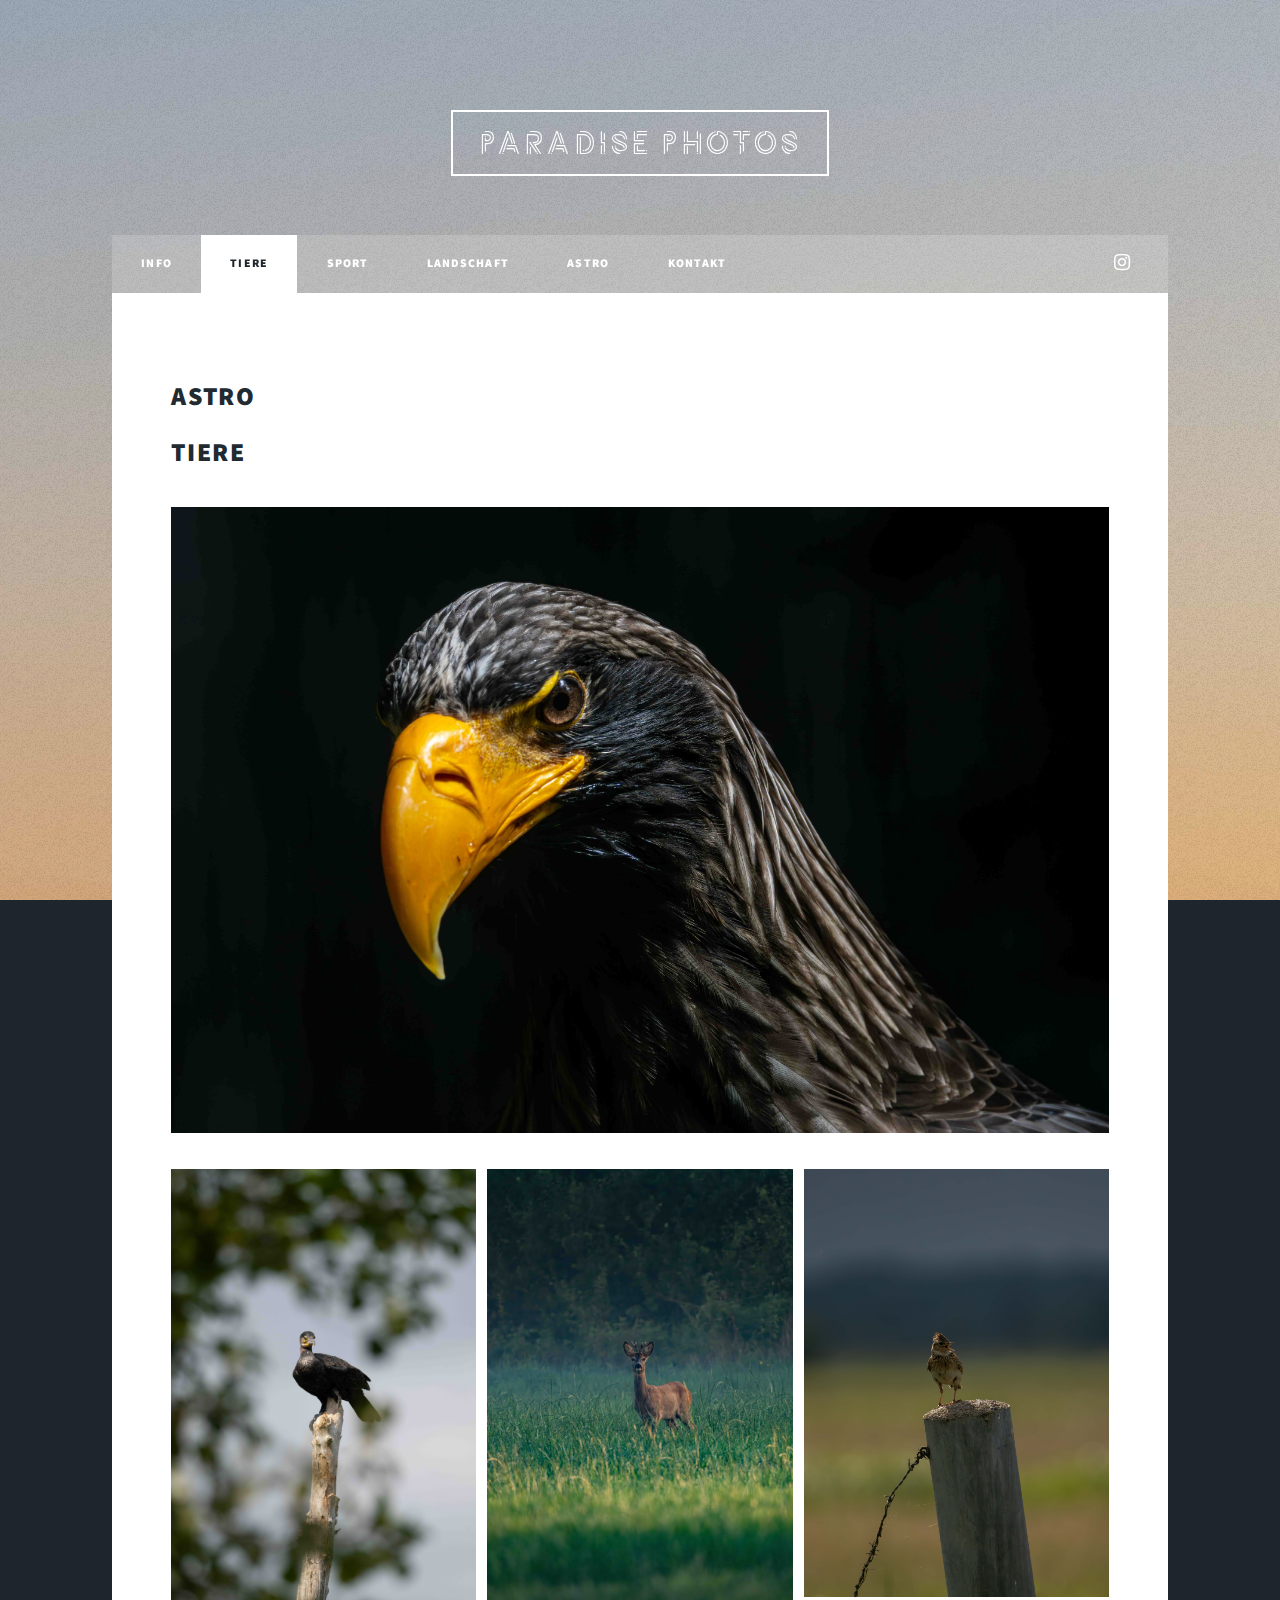
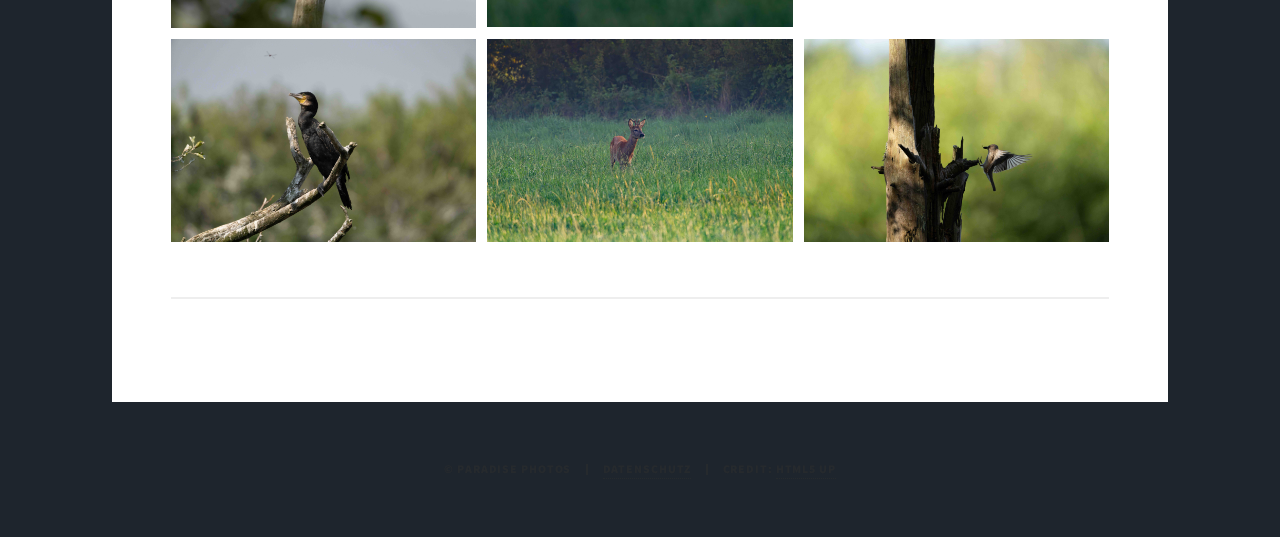
==== animal.html @ 806d670d "Update" ====
<!DOCTYPE HTML>
<!--
	Massively by HTML5 UP
	html5up.net | @ajlkn
	Free for personal and commercial use under the CCA 3.0 license (html5up.net/license)
-->
<html lang="de">
	<head>
		<title>Paradise Photos - Portfolio</title>
		<meta charset="utf-8" />
		<meta name="viewport" content="width=device-width, initial-scale=1, user-scalable=no" />
		<link rel="icon" type="image/x-icon" href="images/main/favicon_camera.png">
		<link rel="stylesheet" href="assets/css/main.css" />
		<noscript><link rel="stylesheet" href="assets/css/noscript.css" /></noscript>
	</head>
	<body class="is-preload">

		<!-- Wrapper -->
			<div id="wrapper">

				<!-- Header -->
					<header id="header">
						<a href="index.html" class="logo">Paradise Photos</a>
					</header>

				<!-- Nav -->
					<nav id="nav">
						<ul class="links">
							<li><a href="index.html">Info</a></li>
							<li class="active"><a href="animal.html">Tiere</a></li>
							<li><a href="sport.html">Sport</a></li>
							<li><a href="landscape.html">Landschaft</a></li>
							<li><a href="astro.html">Astro</a></li>
							<li><a href="kontakt.html">Kontakt</a></li>
						</ul>
						<ul class="icons">
							<li><a href="#" class="icon brands fa-instagram"><span class="label">Instagram</span></a></li>
						</ul>
					</nav>

				<!-- Main -->
					<div id="main">

						<!-- Post -->
							<section class="post">
								<h2>Astro</h2>

								<!-- <h3>astro</h3>  -->
									<h2>Tiere</h2>

									<!-- <h3>Vögel</h3> -->
									<span class="image fit"><a target="_blank" href="images/portfolio/tiere/adler1.jpg"><img loading="lazy" src="images/portfolio/tiere/adler1.jpg" alt="adler1" /></a></span>
									<div class="box alt">
										<div class="row gtr-50 gtr-uniform">
											<div class="col-4"><span class="image fit"><a target="_blank" href="images/portfolio/tiere/muritz-1.jpg"><img loading="lazy" src="images/portfolio/tiere/muritz-1.jpg" alt="muritz-1" /></a></span></div>
											<div class="col-4"><span class="image fit"><a target="_blank" href="images/portfolio/tiere/Reh-2.jpg"><img loading="lazy" src="images/portfolio/tiere/Reh-2.jpg" alt="Reh-2" /></a></span></div>
											<div class="col-4"><span class="image fit"><a target="_blank" href="images/portfolio/tiere/vogel-1.jpg"><img loading="lazy" src="images/portfolio/tiere/vogel-1.jpg" alt="vogel-1" /></a></div>
											<!-- Break -->
											<div class="col-4"><span class="image fit"><a target="_blank" href="images/portfolio/tiere/muritz-2.jpg"><img loading="lazy" src="images/portfolio/tiere/muritz-2.jpg" alt="muritz-2" /></a></div>
											<div class="col-4"><span class="image fit"><a target="_blank" href="images/portfolio/tiere/Reh-1.jpg"><img loading="lazy" src="images/portfolio/tiere/Reh-1.jpg" alt="Reh-1" /></a></span></div>
											<div class="col-4"><span class="image fit"><a target="_blank" href="images/portfolio/tiere/vogel-3.jpg"><img loading="lazy" src="images/portfolio/tiere/vogel-3.jpg" alt="vogel-3" /></a></span></div>
											<!-- Break -->
											<div class="col-4"><span class="image fit"><a target="_blank" href="images/portfolio/tiere/"><img loading="lazy" src="images/portfolio/tiere/" alt="" /></a></span></div>
											<div class="col-4"><span class="image fit"><a target="_blank" href="images/portfolio/tiere/"><img loading="lazy" src="images/portfolio/tiere/" alt="" /></a></span></div>
											<div class="col-4"><span class="image fit"><a target="_blank" href="images/portfolio/tiere/"><img loading="lazy" src="images/portfolio/tiere/" alt="" /></a></span></div>
										</div>
									</div>
									<hr>
								</div>
							</section>

					</div>

				<!-- Footer -->
				<!-- Copyright -->
					<div id="copyright">
						<ul><li>&copy; Paradise Photos</li><li><a target="_blank" href="/Datenschutz.html">Datenschutz</a></li><li>Credit: <a target="_blank" href="https://html5up.net">HTML5 UP</a></li></ul>
					</div>

			</div>

		<!-- Scripts -->
			<script src="assets/js/jquery.min.js"></script>
			<script src="assets/js/jquery.scrollex.min.js"></script>
			<script src="assets/js/jquery.scrolly.min.js"></script>
			<script src="assets/js/browser.min.js"></script>
			<script src="assets/js/breakpoints.min.js"></script>
			<script src="assets/js/util.js"></script>
			<script src="assets/js/main.js"></script>

	</body>
</html>
---- assets/css/main.css ----
@import url(fontawesome-all.min.css);
@import url("https://fonts.googleapis.com/css?family=Merriweather:300,700,300italic,700italic|Source+Sans+Pro:900");
@import url("https://fonts.googleapis.com/css?family=Oswald");

/*
	Massively by HTML5 UP
	html5up.net | @ajlkn
	Free for personal and commercial use under the CCA 3.0 license (html5up.net/license)
*/

html, body, div, span, applet, object,
iframe, h1, h2, h3, h4, h5, h6, p, blockquote,
pre, a, abbr, acronym, address, big, cite,
code, del, dfn, em, img, ins, kbd, q, s, samp,
small, strike, strong, sub, sup, tt, var, b,
u, i, center, dl, dt, dd, ol, ul, li, fieldset,
form, label, legend, table, caption, tbody,
tfoot, thead, tr, th, td, article, aside,
canvas, details, embed, figure, figcaption,
footer, header, hgroup, menu, nav, output, ruby,
section, summary, time, mark, audio, video {
	margin: 0;
	padding: 0;
	border: 0;
	font-size: 100%;
	font: inherit;
	vertical-align: baseline;}

article, aside, details, figcaption, figure,
footer, header, hgroup, menu, nav, section {
	display: block;}

body {
	line-height: 1;
}

ol, ul {
	list-style: none;
}

blockquote, q {
	quotes: none;
}

	blockquote:before, blockquote:after, q:before, q:after {
		content: '';
		content: none;
	}

table {
	border-collapse: collapse;
	border-spacing: 0;
}

body {
	-webkit-text-size-adjust: none;
}

mark {
	background-color: transparent;
	color: inherit;
}

input::-moz-focus-inner {
	border: 0;
	padding: 0;
}

input, select, textarea {
	-moz-appearance: none;
	-webkit-appearance: none;
	-ms-appearance: none;
	appearance: none;
	resize: none;
}

/* Basic */

	@-ms-viewport {
		width: device-width;
	}

	body {
		-ms-overflow-style: scrollbar;
	}

	@media screen and (max-width: 480px) {

		html, body {
			min-width: 320px;
		}

	}

	html {
		box-sizing: border-box;
	}

	*, *:before, *:after {
		box-sizing: inherit;
	}

	body {
		background-color: #1e252d;
	}

		body.is-preload *, body.is-preload *:before, body.is-preload *:after {
			-moz-animation: none !important;
			-webkit-animation: none !important;
			-ms-animation: none !important;
			animation: none !important;
			-moz-transition: none !important;
			-webkit-transition: none !important;
			-ms-transition: none !important;
			transition: none !important;
		}

/* Type */

	html {
		font-size: 16pt;
	}

		@media screen and (max-width: 1680px) {

			html {
				font-size: 12pt;
			}

		}

		@media screen and (max-width: 1280px) {

			html {
				font-size: 11pt;
			}

		}

		@media screen and (max-width: 360px) {

			html {
				font-size: 10pt;
			}

		}

	body {
		color: #212931;
	}

	body, input, select, textarea {
		font-family: "Merriweather", Georgia, serif;
		font-weight: 300;
		font-size: 1rem;
		line-height: 2.375;
	}

	a {
		-moz-transition: color 0.2s ease-in-out, background-color 0.2s ease-in-out, border-color 0.2s ease-in-out, box-shadow 0.2s ease-in-out;
		-webkit-transition: color 0.2s ease-in-out, background-color 0.2s ease-in-out, border-color 0.2s ease-in-out, box-shadow 0.2s ease-in-out;
		-ms-transition: color 0.2s ease-in-out, background-color 0.2s ease-in-out, border-color 0.2s ease-in-out, box-shadow 0.2s ease-in-out;
		transition: color 0.2s ease-in-out, background-color 0.2s ease-in-out, border-color 0.2s ease-in-out, box-shadow 0.2s ease-in-out;
		border-bottom: dotted 1px;
		text-decoration: none;
	}

		a:hover {
			border-bottom-color: transparent;
		}

	strong, b {
		font-weight: 600;
	}

	em, i {
		font-style: italic;
	}

	p {
		text-align: justify;
		margin: 0 0 2rem 0;
	}

	@font-face {
		font-family: 'Potra';
		src: url('/assets/webfonts/Potra.eot');
		src: url('/assets/webfonts/Potra.eot') format('embedded-opentype'),
			url('/assets/webfonts/Potra.woff2') format('woff2'),
			url('/assets/webfonts/Potra.woff') format('woff'),
			url('/assets/webfonts/Potra.ttf') format('truetype'),
			url('/assets/webfonts/Potra.svg#Potra') format('svg');
		font-weight: 300;
		font-style: normal;
		font-display: swap;
	}

	h1 {
		font-family: 'Potra';
		font-weight: 300;
		line-height: 1.5;
		letter-spacing: 0.075em;
		text-transform: uppercase;
		margin: 0 0 1rem 0;
	}

	h2 ,h3, h4, h5, h6 {
		font-family: "Source Sans Pro", Helvetica, sans-serif;
		font-weight: 900;
		line-height: 1.5;
		letter-spacing: 0.075em;
		text-transform: uppercase;
		margin: 0 0 1rem 0;
	}

		h1 a, h2 a, h3 a, h4 a, h5 a, h6 a {
			border-bottom: 0;
			color: inherit;
			text-decoration: none;
		}

	h1 {
		font-size: 4rem;
		line-height: 1.1;
		margin: 0 0 2rem 0;
	}

	h2 {
		font-size: 1.75rem;
		line-height: 1.3;
		margin: 0 0 1.5rem 0;
	}

	h3 {
		font-size: 1.25rem;
		margin: 0 0 1.5rem 0;
	}

	h4 {
		font-size: 1rem;
	}

	h5 {
		font-size: 0.9rem;
	}

	h6 {
		font-size: 0.8rem;
	}

	sub {
		font-size: 0.8rem;
		position: relative;
		top: 0.5rem;
	}

	sup {
		font-size: 0.8rem;
		position: relative;
		top: -0.5rem;
	}

	blockquote {
		border-left: solid 4px;
		font-style: italic;
		margin: 0 0 2rem 0;
		padding: 0.5rem 0 0.5rem 2rem;
	}

	code {
		border: solid 2px;
		font-family: "Courier New", monospace;
		font-size: 0.9rem;
		margin: 0 0.25rem;
		padding: 0.25rem 0.65rem;
	}

	pre {
		-webkit-overflow-scrolling: touch;
		font-family: "Courier New", monospace;
		font-size: 0.9rem;
		margin: 0 0 2rem 0;
	}

		pre code {
			display: block;
			line-height: 1.75;
			padding: 1rem 1.5rem;
			overflow-x: auto;
		}

	hr {
		border: 0;
		border-bottom: solid 2px;
		margin: 3rem 0;
	}

		hr.major {
			margin: 5rem 0;
		}

	.align-left {
		text-align: left;
	}

	.align-center {
		text-align: center;
	}

	.align-right {
		text-align: right;
	}

	input, select, textarea {
		color: #212931;
	}

	a {
		color: #212931;
		border-bottom-color: rgba(33, 41, 49, 0.5);
	}

		a:hover {
			border-bottom-color: transparent;
			color: #CDC4A2 !important;
		}

	strong, b {
		color: #212931;
	}

	h1, h2, h3, h4, h5, h6 {
		color: #212931;
	}

	blockquote {
		border-left-color: #eeeeee;
	}

	code {
		background: rgba(220, 220, 220, 0.25);
		border-color: #eeeeee;
	}

	hr {
		border-bottom-color: #eeeeee;
	}

/* Row */

	.row {
		display: flex;
		flex-wrap: wrap;
		box-sizing: border-box;
		align-items: stretch;
	}

		.row > * {
			box-sizing: border-box;
		}

		.row.gtr-uniform > * > :last-child {
			margin-bottom: 0;
		}

		.row.aln-left {
			justify-content: flex-start;
		}

		.row.aln-center {
			justify-content: center;
		}

		.row.aln-right {
			justify-content: flex-end;
		}

		.row.aln-top {
			align-items: flex-start;
		}

		.row.aln-middle {
			align-items: center;
		}

		.row.aln-bottom {
			align-items: flex-end;
		}

		.row > .imp {
			order: -1;
		}

		.row > .col-1 {
			width: 8.33333%;
		}

		.row > .off-1 {
			margin-left: 8.33333%;
		}

		.row > .col-2 {
			width: 16.66667%;
		}

		.row > .off-2 {
			margin-left: 16.66667%;
		}

		.row > .col-3 {
			width: 25%;
		}

		.row > .off-3 {
			margin-left: 25%;
		}

		.row > .col-4 {
			width: 33.33333%;
		}

		.row > .off-4 {
			margin-left: 33.33333%;
		}

		.row > .col-5 {
			width: 41.66667%;
		}

		.row > .off-5 {
			margin-left: 41.66667%;
		}

		.row > .col-6 {
			width: 50%;
		}

		.row > .off-6 {
			margin-left: 50%;
		}

		.row > .col-7 {
			width: 58.33333%;
		}

		.row > .off-7 {
			margin-left: 58.33333%;
		}

		.row > .col-8 {
			width: 66.66667%;
		}

		.row > .off-8 {
			margin-left: 66.66667%;
		}

		.row > .col-9 {
			width: 75%;
		}

		.row > .off-9 {
			margin-left: 75%;
		}

		.row > .col-10 {
			width: 83.33333%;
		}

		.row > .off-10 {
			margin-left: 83.33333%;
		}

		.row > .col-11 {
			width: 91.66667%;
		}

		.row > .off-11 {
			margin-left: 91.66667%;
		}

		.row > .col-12 {
			width: 100%;
		}

		.row > .off-12 {
			margin-left: 100%;
		}

		.row.gtr-0 {
			margin-top: 0;
			margin-left: 0rem;
		}

			.row.gtr-0 > * {
				padding: 0 0 0 0rem;
			}

			.row.gtr-0.gtr-uniform {
				margin-top: 0rem;
			}

				.row.gtr-0.gtr-uniform > * {
					padding-top: 0rem;
				}

		.row.gtr-25 {
			margin-top: 0;
			margin-left: -0.375rem;
		}

			.row.gtr-25 > * {
				padding: 0 0 0 0.375rem;
			}

			.row.gtr-25.gtr-uniform {
				margin-top: -0.375rem;
			}

				.row.gtr-25.gtr-uniform > * {
					padding-top: 0.375rem;
				}

		.row.gtr-50 {
			margin-top: 0;
			margin-left: -0.75rem;
		}

			.row.gtr-50 > * {
				padding: 0 0 0 0.75rem;
			}

			.row.gtr-50.gtr-uniform {
				margin-top: -0.75rem;
			}

				.row.gtr-50.gtr-uniform > * {
					padding-top: 0.75rem;
				}

		.row {
			margin-top: 0;
			margin-left: -1.5rem;
		}

			.row > * {
				padding: 0 0 0 1.5rem;
			}

			.row.gtr-uniform {
				margin-top: -1.5rem;
			}

				.row.gtr-uniform > * {
					padding-top: 1.5rem;
				}

		.row.gtr-150 {
			margin-top: 0;
			margin-left: -2.25rem;
		}

			.row.gtr-150 > * {
				padding: 0 0 0 2.25rem;
			}

			.row.gtr-150.gtr-uniform {
				margin-top: -2.25rem;
			}

				.row.gtr-150.gtr-uniform > * {
					padding-top: 2.25rem;
				}

		.row.gtr-200 {
			margin-top: 0;
			margin-left: -3rem;
		}

			.row.gtr-200 > * {
				padding: 0 0 0 3rem;
			}

			.row.gtr-200.gtr-uniform {
				margin-top: -3rem;
			}

				.row.gtr-200.gtr-uniform > * {
					padding-top: 3rem;
				}

		@media screen and (max-width: 1680px) {

			.row {
				display: flex;
				flex-wrap: wrap;
				box-sizing: border-box;
				align-items: stretch;
			}

				.row > * {
					box-sizing: border-box;
				}

				.row.gtr-uniform > * > :last-child {
					margin-bottom: 0;
				}

				.row.aln-left {
					justify-content: flex-start;
				}

				.row.aln-center {
					justify-content: center;
				}

				.row.aln-right {
					justify-content: flex-end;
				}

				.row.aln-top {
					align-items: flex-start;
				}

				.row.aln-middle {
					align-items: center;
				}

				.row.aln-bottom {
					align-items: flex-end;
				}

				.row > .imp-xlarge {
					order: -1;
				}

				.row > .col-1-xlarge {
					width: 8.33333%;
				}

				.row > .off-1-xlarge {
					margin-left: 8.33333%;
				}

				.row > .col-2-xlarge {
					width: 16.66667%;
				}

				.row > .off-2-xlarge {
					margin-left: 16.66667%;
				}

				.row > .col-3-xlarge {
					width: 25%;
				}

				.row > .off-3-xlarge {
					margin-left: 25%;
				}

				.row > .col-4-xlarge {
					width: 33.33333%;
				}

				.row > .off-4-xlarge {
					margin-left: 33.33333%;
				}

				.row > .col-5-xlarge {
					width: 41.66667%;
				}

				.row > .off-5-xlarge {
					margin-left: 41.66667%;
				}

				.row > .col-6-xlarge {
					width: 50%;
				}

				.row > .off-6-xlarge {
					margin-left: 50%;
				}

				.row > .col-7-xlarge {
					width: 58.33333%;
				}

				.row > .off-7-xlarge {
					margin-left: 58.33333%;
				}

				.row > .col-8-xlarge {
					width: 66.66667%;
				}

				.row > .off-8-xlarge {
					margin-left: 66.66667%;
				}

				.row > .col-9-xlarge {
					width: 75%;
				}

				.row > .off-9-xlarge {
					margin-left: 75%;
				}

				.row > .col-10-xlarge {
					width: 83.33333%;
				}

				.row > .off-10-xlarge {
					margin-left: 83.33333%;
				}

				.row > .col-11-xlarge {
					width: 91.66667%;
				}

				.row > .off-11-xlarge {
					margin-left: 91.66667%;
				}

				.row > .col-12-xlarge {
					width: 100%;
				}

				.row > .off-12-xlarge {
					margin-left: 100%;
				}

				.row.gtr-0 {
					margin-top: 0;
					margin-left: 0rem;
				}

					.row.gtr-0 > * {
						padding: 0 0 0 0rem;
					}

					.row.gtr-0.gtr-uniform {
						margin-top: 0rem;
					}

						.row.gtr-0.gtr-uniform > * {
							padding-top: 0rem;
						}

				.row.gtr-25 {
					margin-top: 0;
					margin-left: -0.375rem;
				}

					.row.gtr-25 > * {
						padding: 0 0 0 0.375rem;
					}

					.row.gtr-25.gtr-uniform {
						margin-top: -0.375rem;
					}

						.row.gtr-25.gtr-uniform > * {
							padding-top: 0.375rem;
						}

				.row.gtr-50 {
					margin-top: 0;
					margin-left: -0.75rem;
				}

					.row.gtr-50 > * {
						padding: 0 0 0 0.75rem;
					}

					.row.gtr-50.gtr-uniform {
						margin-top: -0.75rem;
					}

						.row.gtr-50.gtr-uniform > * {
							padding-top: 0.75rem;
						}

				.row {
					margin-top: 0;
					margin-left: -1.5rem;
				}

					.row > * {
						padding: 0 0 0 1.5rem;
					}

					.row.gtr-uniform {
						margin-top: -1.5rem;
					}

						.row.gtr-uniform > * {
							padding-top: 1.5rem;
						}

				.row.gtr-150 {
					margin-top: 0;
					margin-left: -2.25rem;
				}

					.row.gtr-150 > * {
						padding: 0 0 0 2.25rem;
					}

					.row.gtr-150.gtr-uniform {
						margin-top: -2.25rem;
					}

						.row.gtr-150.gtr-uniform > * {
							padding-top: 2.25rem;
						}

				.row.gtr-200 {
					margin-top: 0;
					margin-left: -3rem;
				}

					.row.gtr-200 > * {
						padding: 0 0 0 3rem;
					}

					.row.gtr-200.gtr-uniform {
						margin-top: -3rem;
					}

						.row.gtr-200.gtr-uniform > * {
							padding-top: 3rem;
						}

		}

		@media screen and (max-width: 1280px) {

			.row {
				display: flex;
				flex-wrap: wrap;
				box-sizing: border-box;
				align-items: stretch;
			}

				.row > * {
					box-sizing: border-box;
				}

				.row.gtr-uniform > * > :last-child {
					margin-bottom: 0;
				}

				.row.aln-left {
					justify-content: flex-start;
				}

				.row.aln-center {
					justify-content: center;
				}

				.row.aln-right {
					justify-content: flex-end;
				}

				.row.aln-top {
					align-items: flex-start;
				}

				.row.aln-middle {
					align-items: center;
				}

				.row.aln-bottom {
					align-items: flex-end;
				}

				.row > .imp-large {
					order: -1;
				}

				.row > .col-1-large {
					width: 8.33333%;
				}

				.row > .off-1-large {
					margin-left: 8.33333%;
				}

				.row > .col-2-large {
					width: 16.66667%;
				}

				.row > .off-2-large {
					margin-left: 16.66667%;
				}

				.row > .col-3-large {
					width: 25%;
				}

				.row > .off-3-large {
					margin-left: 25%;
				}

				.row > .col-4-large {
					width: 33.33333%;
				}

				.row > .off-4-large {
					margin-left: 33.33333%;
				}

				.row > .col-5-large {
					width: 41.66667%;
				}

				.row > .off-5-large {
					margin-left: 41.66667%;
				}

				.row > .col-6-large {
					width: 50%;
				}

				.row > .off-6-large {
					margin-left: 50%;
				}

				.row > .col-7-large {
					width: 58.33333%;
				}

				.row > .off-7-large {
					margin-left: 58.33333%;
				}

				.row > .col-8-large {
					width: 66.66667%;
				}

				.row > .off-8-large {
					margin-left: 66.66667%;
				}

				.row > .col-9-large {
					width: 75%;
				}

				.row > .off-9-large {
					margin-left: 75%;
				}

				.row > .col-10-large {
					width: 83.33333%;
				}

				.row > .off-10-large {
					margin-left: 83.33333%;
				}

				.row > .col-11-large {
					width: 91.66667%;
				}

				.row > .off-11-large {
					margin-left: 91.66667%;
				}

				.row > .col-12-large {
					width: 100%;
				}

				.row > .off-12-large {
					margin-left: 100%;
				}

				.row.gtr-0 {
					margin-top: 0;
					margin-left: 0rem;
				}

					.row.gtr-0 > * {
						padding: 0 0 0 0rem;
					}

					.row.gtr-0.gtr-uniform {
						margin-top: 0rem;
					}

						.row.gtr-0.gtr-uniform > * {
							padding-top: 0rem;
						}

				.row.gtr-25 {
					margin-top: 0;
					margin-left: -0.375rem;
				}

					.row.gtr-25 > * {
						padding: 0 0 0 0.375rem;
					}

					.row.gtr-25.gtr-uniform {
						margin-top: -0.375rem;
					}

						.row.gtr-25.gtr-uniform > * {
							padding-top: 0.375rem;
						}

				.row.gtr-50 {
					margin-top: 0;
					margin-left: -0.75rem;
				}

					.row.gtr-50 > * {
						padding: 0 0 0 0.75rem;
					}

					.row.gtr-50.gtr-uniform {
						margin-top: -0.75rem;
					}

						.row.gtr-50.gtr-uniform > * {
							padding-top: 0.75rem;
						}

				.row {
					margin-top: 0;
					margin-left: -1.5rem;
				}

					.row > * {
						padding: 0 0 0 1.5rem;
					}

					.row.gtr-uniform {
						margin-top: -1.5rem;
					}

						.row.gtr-uniform > * {
							padding-top: 1.5rem;
						}

				.row.gtr-150 {
					margin-top: 0;
					margin-left: -2.25rem;
				}

					.row.gtr-150 > * {
						padding: 0 0 0 2.25rem;
					}

					.row.gtr-150.gtr-uniform {
						margin-top: -2.25rem;
					}

						.row.gtr-150.gtr-uniform > * {
							padding-top: 2.25rem;
						}

				.row.gtr-200 {
					margin-top: 0;
					margin-left: -3rem;
				}

					.row.gtr-200 > * {
						padding: 0 0 0 3rem;
					}

					.row.gtr-200.gtr-uniform {
						margin-top: -3rem;
					}

						.row.gtr-200.gtr-uniform > * {
							padding-top: 3rem;
						}

		}

		@media screen and (max-width: 980px) {

			.row {
				display: flex;
				flex-wrap: wrap;
				box-sizing: border-box;
				align-items: stretch;
			}

				.row > * {
					box-sizing: border-box;
				}

				.row.gtr-uniform > * > :last-child {
					margin-bottom: 0;
				}

				.row.aln-left {
					justify-content: flex-start;
				}

				.row.aln-center {
					justify-content: center;
				}

				.row.aln-right {
					justify-content: flex-end;
				}

				.row.aln-top {
					align-items: flex-start;
				}

				.row.aln-middle {
					align-items: center;
				}

				.row.aln-bottom {
					align-items: flex-end;
				}

				.row > .imp-medium {
					order: -1;
				}

				.row > .col-1-medium {
					width: 8.33333%;
				}

				.row > .off-1-medium {
					margin-left: 8.33333%;
				}

				.row > .col-2-medium {
					width: 16.66667%;
				}

				.row > .off-2-medium {
					margin-left: 16.66667%;
				}

				.row > .col-3-medium {
					width: 25%;
				}

				.row > .off-3-medium {
					margin-left: 25%;
				}

				.row > .col-4-medium {
					width: 33.33333%;
				}

				.row > .off-4-medium {
					margin-left: 33.33333%;
				}

				.row > .col-5-medium {
					width: 41.66667%;
				}

				.row > .off-5-medium {
					margin-left: 41.66667%;
				}

				.row > .col-6-medium {
					width: 50%;
				}

				.row > .off-6-medium {
					margin-left: 50%;
				}

				.row > .col-7-medium {
					width: 58.33333%;
				}

				.row > .off-7-medium {
					margin-left: 58.33333%;
				}

				.row > .col-8-medium {
					width: 66.66667%;
				}

				.row > .off-8-medium {
					margin-left: 66.66667%;
				}

				.row > .col-9-medium {
					width: 75%;
				}

				.row > .off-9-medium {
					margin-left: 75%;
				}

				.row > .col-10-medium {
					width: 83.33333%;
				}

				.row > .off-10-medium {
					margin-left: 83.33333%;
				}

				.row > .col-11-medium {
					width: 91.66667%;
				}

				.row > .off-11-medium {
					margin-left: 91.66667%;
				}

				.row > .col-12-medium {
					width: 100%;
				}

				.row > .off-12-medium {
					margin-left: 100%;
				}

				.row.gtr-0 {
					margin-top: 0;
					margin-left: 0rem;
				}

					.row.gtr-0 > * {
						padding: 0 0 0 0rem;
					}

					.row.gtr-0.gtr-uniform {
						margin-top: 0rem;
					}

						.row.gtr-0.gtr-uniform > * {
							padding-top: 0rem;
						}

				.row.gtr-25 {
					margin-top: 0;
					margin-left: -0.375rem;
				}

					.row.gtr-25 > * {
						padding: 0 0 0 0.375rem;
					}

					.row.gtr-25.gtr-uniform {
						margin-top: -0.375rem;
					}

						.row.gtr-25.gtr-uniform > * {
							padding-top: 0.375rem;
						}

				.row.gtr-50 {
					margin-top: 0;
					margin-left: -0.75rem;
				}

					.row.gtr-50 > * {
						padding: 0 0 0 0.75rem;
					}

					.row.gtr-50.gtr-uniform {
						margin-top: -0.75rem;
					}

						.row.gtr-50.gtr-uniform > * {
							padding-top: 0.75rem;
						}

				.row {
					margin-top: 0;
					margin-left: -1.5rem;
				}

					.row > * {
						padding: 0 0 0 1.5rem;
					}

					.row.gtr-uniform {
						margin-top: -1.5rem;
					}

						.row.gtr-uniform > * {
							padding-top: 1.5rem;
						}

				.row.gtr-150 {
					margin-top: 0;
					margin-left: -2.25rem;
				}

					.row.gtr-150 > * {
						padding: 0 0 0 2.25rem;
					}

					.row.gtr-150.gtr-uniform {
						margin-top: -2.25rem;
					}

						.row.gtr-150.gtr-uniform > * {
							padding-top: 2.25rem;
						}

				.row.gtr-200 {
					margin-top: 0;
					margin-left: -3rem;
				}

					.row.gtr-200 > * {
						padding: 0 0 0 3rem;
					}

					.row.gtr-200.gtr-uniform {
						margin-top: -3rem;
					}

						.row.gtr-200.gtr-uniform > * {
							padding-top: 3rem;
						}

		}

		@media screen and (max-width: 736px) {

			.row {
				display: flex;
				flex-wrap: wrap;
				box-sizing: border-box;
				align-items: stretch;
			}

				.row > * {
					box-sizing: border-box;
				}

				.row.gtr-uniform > * > :last-child {
					margin-bottom: 0;
				}

				.row.aln-left {
					justify-content: flex-start;
				}

				.row.aln-center {
					justify-content: center;
				}

				.row.aln-right {
					justify-content: flex-end;
				}

				.row.aln-top {
					align-items: flex-start;
				}

				.row.aln-middle {
					align-items: center;
				}

				.row.aln-bottom {
					align-items: flex-end;
				}

				.row > .imp-small {
					order: -1;
				}

				.row > .col-1-small {
					width: 8.33333%;
				}

				.row > .off-1-small {
					margin-left: 8.33333%;
				}

				.row > .col-2-small {
					width: 16.66667%;
				}

				.row > .off-2-small {
					margin-left: 16.66667%;
				}

				.row > .col-3-small {
					width: 25%;
				}

				.row > .off-3-small {
					margin-left: 25%;
				}

				.row > .col-4-small {
					width: 33.33333%;
				}

				.row > .off-4-small {
					margin-left: 33.33333%;
				}

				.row > .col-5-small {
					width: 41.66667%;
				}

				.row > .off-5-small {
					margin-left: 41.66667%;
				}

				.row > .col-6-small {
					width: 50%;
				}

				.row > .off-6-small {
					margin-left: 50%;
				}

				.row > .col-7-small {
					width: 58.33333%;
				}

				.row > .off-7-small {
					margin-left: 58.33333%;
				}

				.row > .col-8-small {
					width: 66.66667%;
				}

				.row > .off-8-small {
					margin-left: 66.66667%;
				}

				.row > .col-9-small {
					width: 75%;
				}

				.row > .off-9-small {
					margin-left: 75%;
				}

				.row > .col-10-small {
					width: 83.33333%;
				}

				.row > .off-10-small {
					margin-left: 83.33333%;
				}

				.row > .col-11-small {
					width: 91.66667%;
				}

				.row > .off-11-small {
					margin-left: 91.66667%;
				}

				.row > .col-12-small {
					width: 100%;
				}

				.row > .off-12-small {
					margin-left: 100%;
				}

				.row.gtr-0 {
					margin-top: 0;
					margin-left: 0rem;
				}

					.row.gtr-0 > * {
						padding: 0 0 0 0rem;
					}

					.row.gtr-0.gtr-uniform {
						margin-top: 0rem;
					}

						.row.gtr-0.gtr-uniform > * {
							padding-top: 0rem;
						}

				.row.gtr-25 {
					margin-top: 0;
					margin-left: -0.375rem;
				}

					.row.gtr-25 > * {
						padding: 0 0 0 0.375rem;
					}

					.row.gtr-25.gtr-uniform {
						margin-top: -0.375rem;
					}

						.row.gtr-25.gtr-uniform > * {
							padding-top: 0.375rem;
						}

				.row.gtr-50 {
					margin-top: 0;
					margin-left: -0.75rem;
				}

					.row.gtr-50 > * {
						padding: 0 0 0 0.75rem;
					}

					.row.gtr-50.gtr-uniform {
						margin-top: -0.75rem;
					}

						.row.gtr-50.gtr-uniform > * {
							padding-top: 0.75rem;
						}

				.row {
					margin-top: 0;
					margin-left: -1.5rem;
				}

					.row > * {
						padding: 0 0 0 1.5rem;
					}

					.row.gtr-uniform {
						margin-top: -1.5rem;
					}

						.row.gtr-uniform > * {
							padding-top: 1.5rem;
						}

				.row.gtr-150 {
					margin-top: 0;
					margin-left: -2.25rem;
				}

					.row.gtr-150 > * {
						padding: 0 0 0 2.25rem;
					}

					.row.gtr-150.gtr-uniform {
						margin-top: -2.25rem;
					}

						.row.gtr-150.gtr-uniform > * {
							padding-top: 2.25rem;
						}

				.row.gtr-200 {
					margin-top: 0;
					margin-left: -3rem;
				}

					.row.gtr-200 > * {
						padding: 0 0 0 3rem;
					}

					.row.gtr-200.gtr-uniform {
						margin-top: -3rem;
					}

						.row.gtr-200.gtr-uniform > * {
							padding-top: 3rem;
						}

		}

		@media screen and (max-width: 480px) {

			.row {
				display: flex;
				flex-wrap: wrap;
				box-sizing: border-box;
				align-items: stretch;
			}

				.row > * {
					box-sizing: border-box;
				}

				.row.gtr-uniform > * > :last-child {
					margin-bottom: 0;
				}

				.row.aln-left {
					justify-content: flex-start;
				}

				.row.aln-center {
					justify-content: center;
				}

				.row.aln-right {
					justify-content: flex-end;
				}

				.row.aln-top {
					align-items: flex-start;
				}

				.row.aln-middle {
					align-items: center;
				}

				.row.aln-bottom {
					align-items: flex-end;
				}

				.row > .imp-xsmall {
					order: -1;
				}

				.row > .col-1-xsmall {
					width: 8.33333%;
				}

				.row > .off-1-xsmall {
					margin-left: 8.33333%;
				}

				.row > .col-2-xsmall {
					width: 16.66667%;
				}

				.row > .off-2-xsmall {
					margin-left: 16.66667%;
				}

				.row > .col-3-xsmall {
					width: 25%;
				}

				.row > .off-3-xsmall {
					margin-left: 25%;
				}

				.row > .col-4-xsmall {
					width: 33.33333%;
				}

				.row > .off-4-xsmall {
					margin-left: 33.33333%;
				}

				.row > .col-5-xsmall {
					width: 41.66667%;
				}

				.row > .off-5-xsmall {
					margin-left: 41.66667%;
				}

				.row > .col-6-xsmall {
					width: 50%;
				}

				.row > .off-6-xsmall {
					margin-left: 50%;
				}

				.row > .col-7-xsmall {
					width: 58.33333%;
				}

				.row > .off-7-xsmall {
					margin-left: 58.33333%;
				}

				.row > .col-8-xsmall {
					width: 66.66667%;
				}

				.row > .off-8-xsmall {
					margin-left: 66.66667%;
				}

				.row > .col-9-xsmall {
					width: 75%;
				}

				.row > .off-9-xsmall {
					margin-left: 75%;
				}

				.row > .col-10-xsmall {
					width: 83.33333%;
				}

				.row > .off-10-xsmall {
					margin-left: 83.33333%;
				}

				.row > .col-11-xsmall {
					width: 91.66667%;
				}

				.row > .off-11-xsmall {
					margin-left: 91.66667%;
				}

				.row > .col-12-xsmall {
					width: 100%;
				}

				.row > .off-12-xsmall {
					margin-left: 100%;
				}

				.row.gtr-0 {
					margin-top: 0;
					margin-left: 0rem;
				}

					.row.gtr-0 > * {
						padding: 0 0 0 0rem;
					}

					.row.gtr-0.gtr-uniform {
						margin-top: 0rem;
					}

						.row.gtr-0.gtr-uniform > * {
							padding-top: 0rem;
						}

				.row.gtr-25 {
					margin-top: 0;
					margin-left: -0.375rem;
				}

					.row.gtr-25 > * {
						padding: 0 0 0 0.375rem;
					}

					.row.gtr-25.gtr-uniform {
						margin-top: -0.375rem;
					}

						.row.gtr-25.gtr-uniform > * {
							padding-top: 0.375rem;
						}

				.row.gtr-50 {
					margin-top: 0;
					margin-left: -0.75rem;
				}

					.row.gtr-50 > * {
						padding: 0 0 0 0.75rem;
					}

					.row.gtr-50.gtr-uniform {
						margin-top: -0.75rem;
					}

						.row.gtr-50.gtr-uniform > * {
							padding-top: 0.75rem;
						}

				.row {
					margin-top: 0;
					margin-left: -1.5rem;
				}

					.row > * {
						padding: 0 0 0 1.5rem;
					}

					.row.gtr-uniform {
						margin-top: -1.5rem;
					}

						.row.gtr-uniform > * {
							padding-top: 1.5rem;
						}

				.row.gtr-150 {
					margin-top: 0;
					margin-left: -2.25rem;
				}

					.row.gtr-150 > * {
						padding: 0 0 0 2.25rem;
					}

					.row.gtr-150.gtr-uniform {
						margin-top: -2.25rem;
					}

						.row.gtr-150.gtr-uniform > * {
							padding-top: 2.25rem;
						}

				.row.gtr-200 {
					margin-top: 0;
					margin-left: -3rem;
				}

					.row.gtr-200 > * {
						padding: 0 0 0 3rem;
					}

					.row.gtr-200.gtr-uniform {
						margin-top: -3rem;
					}

						.row.gtr-200.gtr-uniform > * {
							padding-top: 3rem;
						}

		}

		@media screen and (max-width: 360px) {

			.row {
				display: flex;
				flex-wrap: wrap;
				box-sizing: border-box;
				align-items: stretch;
			}

				.row > * {
					box-sizing: border-box;
				}

				.row.gtr-uniform > * > :last-child {
					margin-bottom: 0;
				}

				.row.aln-left {
					justify-content: flex-start;
				}

				.row.aln-center {
					justify-content: center;
				}

				.row.aln-right {
					justify-content: flex-end;
				}

				.row.aln-top {
					align-items: flex-start;
				}

				.row.aln-middle {
					align-items: center;
				}

				.row.aln-bottom {
					align-items: flex-end;
				}

				.row > .imp-xxsmall {
					order: -1;
				}

				.row > .col-1-xxsmall {
					width: 8.33333%;
				}

				.row > .off-1-xxsmall {
					margin-left: 8.33333%;
				}

				.row > .col-2-xxsmall {
					width: 16.66667%;
				}

				.row > .off-2-xxsmall {
					margin-left: 16.66667%;
				}

				.row > .col-3-xxsmall {
					width: 25%;
				}

				.row > .off-3-xxsmall {
					margin-left: 25%;
				}

				.row > .col-4-xxsmall {
					width: 33.33333%;
				}

				.row > .off-4-xxsmall {
					margin-left: 33.33333%;
				}

				.row > .col-5-xxsmall {
					width: 41.66667%;
				}

				.row > .off-5-xxsmall {
					margin-left: 41.66667%;
				}

				.row > .col-6-xxsmall {
					width: 50%;
				}

				.row > .off-6-xxsmall {
					margin-left: 50%;
				}

				.row > .col-7-xxsmall {
					width: 58.33333%;
				}

				.row > .off-7-xxsmall {
					margin-left: 58.33333%;
				}

				.row > .col-8-xxsmall {
					width: 66.66667%;
				}

				.row > .off-8-xxsmall {
					margin-left: 66.66667%;
				}

				.row > .col-9-xxsmall {
					width: 75%;
				}

				.row > .off-9-xxsmall {
					margin-left: 75%;
				}

				.row > .col-10-xxsmall {
					width: 83.33333%;
				}

				.row > .off-10-xxsmall {
					margin-left: 83.33333%;
				}

				.row > .col-11-xxsmall {
					width: 91.66667%;
				}

				.row > .off-11-xxsmall {
					margin-left: 91.66667%;
				}

				.row > .col-12-xxsmall {
					width: 100%;
				}

				.row > .off-12-xxsmall {
					margin-left: 100%;
				}

				.row.gtr-0 {
					margin-top: 0;
					margin-left: 0rem;
				}

					.row.gtr-0 > * {
						padding: 0 0 0 0rem;
					}

					.row.gtr-0.gtr-uniform {
						margin-top: 0rem;
					}

						.row.gtr-0.gtr-uniform > * {
							padding-top: 0rem;
						}

				.row.gtr-25 {
					margin-top: 0;
					margin-left: -0.375rem;
				}

					.row.gtr-25 > * {
						padding: 0 0 0 0.375rem;
					}

					.row.gtr-25.gtr-uniform {
						margin-top: -0.375rem;
					}

						.row.gtr-25.gtr-uniform > * {
							padding-top: 0.375rem;
						}

				.row.gtr-50 {
					margin-top: 0;
					margin-left: -0.75rem;
				}

					.row.gtr-50 > * {
						padding: 0 0 0 0.75rem;
					}

					.row.gtr-50.gtr-uniform {
						margin-top: -0.75rem;
					}

						.row.gtr-50.gtr-uniform > * {
							padding-top: 0.75rem;
						}

				.row {
					margin-top: 0;
					margin-left: -1.5rem;
				}

					.row > * {
						padding: 0 0 0 1.5rem;
					}

					.row.gtr-uniform {
						margin-top: -1.5rem;
					}

						.row.gtr-uniform > * {
							padding-top: 1.5rem;
						}

				.row.gtr-150 {
					margin-top: 0;
					margin-left: -2.25rem;
				}

					.row.gtr-150 > * {
						padding: 0 0 0 2.25rem;
					}

					.row.gtr-150.gtr-uniform {
						margin-top: -2.25rem;
					}

						.row.gtr-150.gtr-uniform > * {
							padding-top: 2.25rem;
						}

				.row.gtr-200 {
					margin-top: 0;
					margin-left: -3rem;
				}

					.row.gtr-200 > * {
						padding: 0 0 0 3rem;
					}

					.row.gtr-200.gtr-uniform {
						margin-top: -3rem;
					}

						.row.gtr-200.gtr-uniform > * {
							padding-top: 3rem;
						}

		}

/* Box */

	.box {
		border: solid 2px;
		margin-bottom: 2rem;
		padding: 1.5rem;
	}

		.box > :last-child,
		.box > :last-child > :last-child,
		.box > :last-child > :last-child > :last-child {
			margin-bottom: 0;
		}

		.box.alt {
			border: 0;
			border-radius: 0;
			padding: 0;
		}

	.box {
		border-color: #eeeeee;
	}

/* Button */

	input[type="submit"],
	input[type="reset"],
	input[type="button"],
	button,
	.button {
		-moz-appearance: none;
		-webkit-appearance: none;
		-ms-appearance: none;
		appearance: none;
		-moz-transition: background-color 0.2s ease-in-out, box-shadow 0.2s ease-in-out, color 0.2s ease-in-out;
		-webkit-transition: background-color 0.2s ease-in-out, box-shadow 0.2s ease-in-out, color 0.2s ease-in-out;
		-ms-transition: background-color 0.2s ease-in-out, box-shadow 0.2s ease-in-out, color 0.2s ease-in-out;
		transition: background-color 0.2s ease-in-out, box-shadow 0.2s ease-in-out, color 0.2s ease-in-out;
		border: 0;
		border-radius: 0;
		cursor: pointer;
		display: inline-block;
		font-family: "Source Sans Pro", Helvetica, sans-serif;
		font-size: 0.8rem;
		font-weight: 900;
		letter-spacing: 0.075em;
		height: 3rem;
		line-height: 3rem;
		padding: 0 2rem;
		text-align: center;
		text-decoration: none;
		text-transform: uppercase;
		white-space: nowrap;
	}

		input[type="submit"].icon:before,
		input[type="reset"].icon:before,
		input[type="button"].icon:before,
		button.icon:before,
		.button.icon:before {
			margin-right: 0.5rem;
		}

		input[type="submit"].icon.solo,
		input[type="reset"].icon.solo,
		input[type="button"].icon.solo,
		button.icon.solo,
		.button.icon.solo {
			position: relative;
			width: 4rem;
			height: 4rem;
			line-height: 4rem;
			border-radius: 4rem;
			text-indent: 4rem;
			overflow: hidden;
			padding: 0;
			white-space: nowrap;
		}

			input[type="submit"].icon.solo:before,
			input[type="reset"].icon.solo:before,
			input[type="button"].icon.solo:before,
			button.icon.solo:before,
			.button.icon.solo:before {
				position: absolute;
				display: block;
				top: 0;
				left: 0;
				width: inherit;
				height: inherit;
				line-height: inherit;
				font-size: 1.25rem;
				margin-right: 0;
				text-align: center;
				text-indent: 0;
			}

		input[type="submit"].fit,
		input[type="reset"].fit,
		input[type="button"].fit,
		button.fit,
		.button.fit {
			width: 100%;
		}

		input[type="submit"].small,
		input[type="reset"].small,
		input[type="button"].small,
		button.small,
		.button.small {
			font-size: 0.7rem;
			height: 2.5rem;
			line-height: 2.5rem;
			padding: 0 1.5rem;
		}

		input[type="submit"].large,
		input[type="reset"].large,
		input[type="button"].large,
		button.large,
		.button.large {
			font-size: 0.9rem;
			height: 3.5rem;
			line-height: 3.5rem;
			padding: 0 2.75rem;
		}

		@media screen and (max-width: 980px) {

			input[type="submit"],
			input[type="reset"],
			input[type="button"],
			button,
			.button {
				font-size: 0.9rem;
				height: 3.25rem;
				line-height: 3.25rem;
			}

				input[type="submit"].large,
				input[type="reset"].large,
				input[type="button"].large,
				button.large,
				.button.large {
					font-size: 1rem;
					height: 3.75rem;
					line-height: 3.75rem;
				}

		}

		input[type="submit"].disabled, input[type="submit"]:disabled,
		input[type="reset"].disabled,
		input[type="reset"]:disabled,
		input[type="button"].disabled,
		input[type="button"]:disabled,
		button.disabled,
		button:disabled,
		.button.disabled,
		.button:disabled {
			pointer-events: none;
			opacity: 0.25;
		}

	input[type="submit"],
	input[type="reset"],
	input[type="button"],
	button,
	.button {
		background-color: transparent;
		box-shadow: inset 0 0 0 2px #212931;
		color: #212931 !important;
	}

		input[type="submit"]:hover,
		input[type="reset"]:hover,
		input[type="button"]:hover,
		button:hover,
		.button:hover {
			box-shadow: inset 0 0 0 2px #CDC4A2;
			color: #CDC4A2 !important;
		}

		input[type="submit"].primary,
		input[type="reset"].primary,
		input[type="button"].primary,
		button.primary,
		.button.primary {
			background-color: #212931;
			box-shadow: none;
			color: #ffffff !important;
		}

			input[type="submit"].primary:hover,
			input[type="reset"].primary:hover,
			input[type="button"].primary:hover,
			button.primary:hover,
			.button.primary:hover {
				background-color: #CDC4A2;
			}

/* Form */

	form {
		margin: 0 0 2rem 0;
	}

		form > :last-child {
			margin-bottom: 0;
		}

		form > .fields {
			display: -moz-flex;
			display: -webkit-flex;
			display: -ms-flex;
			display: flex;
			-moz-flex-wrap: wrap;
			-webkit-flex-wrap: wrap;
			-ms-flex-wrap: wrap;
			flex-wrap: wrap;
			width: calc(100% + 3rem);
			margin: -1.5rem 0 2rem -1.5rem;
		}

			form > .fields > .field {
				-moz-flex-grow: 0;
				-webkit-flex-grow: 0;
				-ms-flex-grow: 0;
				flex-grow: 0;
				-moz-flex-shrink: 0;
				-webkit-flex-shrink: 0;
				-ms-flex-shrink: 0;
				flex-shrink: 0;
				padding: 1.5rem 0 0 1.5rem;
				width: calc(100% - 1.5rem);
			}

				form > .fields > .field.half {
					width: calc(50% - 0.75rem);
				}

				form > .fields > .field.third {
					width: calc(100%/3 - 0.5rem);
				}

				form > .fields > .field.quarter {
					width: calc(25% - 0.375rem);
				}

		@media screen and (max-width: 480px) {

			form > .fields {
				width: calc(100% + 3rem);
				margin: -1.5rem 0 2rem -1.5rem;
			}

				form > .fields > .field {
					padding: 1.5rem 0 0 1.5rem;
					width: calc(100% - 1.5rem);
				}

					form > .fields > .field.half {
						width: calc(100% - 1.5rem);
					}

					form > .fields > .field.third {
						width: calc(100% - 1.5rem);
					}

					form > .fields > .field.quarter {
						width: calc(100% - 1.5rem);
					}

		}

	label {
		display: block;
		font-family: "Source Sans Pro", Helvetica, sans-serif;
		font-weight: 900;
		line-height: 1.5;
		letter-spacing: 0.075em;
		font-size: 0.8rem;
		text-transform: uppercase;
		margin: 0 0 0.75rem 0;
	}

		@media screen and (max-width: 980px) {

			label {
				font-size: 0.9rem;
			}

		}

	input[type="text"],
	input[type="password"],
	input[type="email"],
	select,
	textarea {
		-moz-appearance: none;
		-webkit-appearance: none;
		-ms-appearance: none;
		appearance: none;
		background: transparent;
		border-radius: 0;
		border: solid 2px;
		color: inherit;
		display: block;
		outline: 0;
		padding: 0 1rem;
		text-decoration: none;
		width: 100%;
	}

		input[type="text"]:invalid,
		input[type="password"]:invalid,
		input[type="email"]:invalid,
		select:invalid,
		textarea:invalid {
			box-shadow: none;
		}

	select {
		background-size: 1.25rem;
		background-repeat: no-repeat;
		background-position: calc(100% - 1rem) center;
		height: 3rem;
		padding-right: 3rem;
		text-overflow: ellipsis;
	}

		select:focus::-ms-value {
			background-color: transparent;
		}

		select::-ms-expand {
			display: none;
		}

	input[type="text"],
	input[type="password"],
	input[type="email"],
	select {
		height: 3rem;
	}

	textarea {
		padding: 0.75rem 1rem;
	}

	input[type="checkbox"],
	input[type="radio"] {
		-moz-appearance: none;
		-webkit-appearance: none;
		-ms-appearance: none;
		appearance: none;
		display: block;
		float: left;
		margin-right: -2rem;
		opacity: 0;
		width: 1rem;
		z-index: -1;
	}

		input[type="checkbox"] + label,
		input[type="radio"] + label {
			text-decoration: none;
			cursor: pointer;
			display: inline-block;
			font-size: 1rem;
			letter-spacing: 0;
			font-family: "Merriweather", Georgia, serif;
			text-transform: none;
			font-weight: 300;
			padding-left: 2.8rem;
			padding-right: 1rem;
			position: relative;
		}

			input[type="checkbox"] + label:before,
			input[type="radio"] + label:before {
				-moz-osx-font-smoothing: grayscale;
				-webkit-font-smoothing: antialiased;
				display: inline-block;
				font-style: normal;
				font-variant: normal;
				text-rendering: auto;
				line-height: 1;
				text-transform: none !important;
				font-family: 'Font Awesome 5 Free';
				font-weight: 900;
			}

			input[type="checkbox"] + label:before,
			input[type="radio"] + label:before {
				border-radius: 0;
				border: solid 2px;
				content: '';
				display: inline-block;
				font-size: 0.8rem;
				height: 1.8rem;
				left: 0;
				line-height: 1.65rem;
				position: absolute;
				text-align: center;
				top: -0.125rem;
				width: 1.8rem;
			}

		input[type="checkbox"]:checked + label:before,
		input[type="radio"]:checked + label:before {
			content: '\f00c';
		}

	input[type="checkbox"] + label:before {
		border-radius: 0;
	}

	input[type="radio"] + label:before {
		border-radius: 100%;
	}

	::-webkit-input-placeholder {
		opacity: 1.0;
	}

	:-moz-placeholder {
		opacity: 1.0;
	}

	::-moz-placeholder {
		opacity: 1.0;
	}

	:-ms-input-placeholder {
		opacity: 1.0;
	}

	label {
		color: #212931;
	}

	input[type="text"],
	input[type="password"],
	input[type="email"],
	select,
	textarea {
		border-color: #eeeeee;
	}

		input[type="text"]:focus,
		input[type="password"]:focus,
		input[type="email"]:focus,
		select:focus,
		textarea:focus {
			border-color: #CDC4A2;
		}

	select {
		background-image: url("data:image/svg+xml;charset=utf8,%3Csvg xmlns='http://www.w3.org/2000/svg' width='40' height='40' preserveAspectRatio='none' viewBox='0 0 40 40'%3E%3Cpath d='M9.4,12.3l10.4,10.4l10.4-10.4c0.2-0.2,0.5-0.4,0.9-0.4c0.3,0,0.6,0.1,0.9,0.4l3.3,3.3c0.2,0.2,0.4,0.5,0.4,0.9 c0,0.4-0.1,0.6-0.4,0.9L20.7,31.9c-0.2,0.2-0.5,0.4-0.9,0.4c-0.3,0-0.6-0.1-0.9-0.4L4.3,17.3c-0.2-0.2-0.4-0.5-0.4-0.9 c0-0.4,0.1-0.6,0.4-0.9l3.3-3.3c0.2-0.2,0.5-0.4,0.9-0.4S9.1,12.1,9.4,12.3z' fill='%23eeeeee' /%3E%3C/svg%3E");
	}

		select option {
			background-color: #ffffff;
			color: #212931;
		}

	.select-wrapper:before {
		color: #eeeeee;
	}

	input[type="checkbox"] + label,
	input[type="radio"] + label {
		color: rgb(53, 53, 53);
	}

		input[type="checkbox"] + label:before,
		input[type="radio"] + label:before {
			border-color: #eeeeee;
		}

	input[type="checkbox"]:checked + label:before,
	input[type="radio"]:checked + label:before {
		background-color: #212931;
		border-color: #212931;
		color: #ffffff;
	}

	input[type="checkbox"]:focus + label:before,
	input[type="radio"]:focus + label:before {
		border-color: #CDC4A2;
	}

	::-webkit-input-placeholder {
		color: #909498 !important;
	}

	:-moz-placeholder {
		color: #909498 !important;
	}

	::-moz-placeholder {
		color: #909498 !important;
	}

	:-ms-input-placeholder {
		color: #909498 !important;
	}

	.formerize-placeholder {
		color: #909498 !important;
	}

/* Icon */

	.icon {
		text-decoration: none;
		border-bottom: none;
		position: relative;
	}

		.icon:before {
			-moz-osx-font-smoothing: grayscale;
			-webkit-font-smoothing: antialiased;
			display: inline-block;
			font-style: normal;
			font-variant: normal;
			text-rendering: auto;
			line-height: 1;
			text-transform: none !important;
			font-family: 'Font Awesome 5 Free';
			font-weight: 400;
		}

		.icon > .label {
			display: none;
		}

		.icon:before {
			line-height: inherit;
		}

		.icon.solid:before {
			font-weight: 900;
		}

		.icon.brands:before {
			font-family: 'Font Awesome 5 Brands';
		}

/* Image */

	.image {
		border: 0;
		display: inline-block;
		position: relative;
	}

		.image img {
			display: block;
		}

		.image.left, .image.right {
			max-width: 40%;
		}

			.image.left img, .image.right img {
				width: 100%;
			}

		.image.left {
			float: left;
			margin: 0 2rem 2rem 0;
			top: 0.75rem;
		}

		.image.right {
			float: right;
			margin: 0 0 2rem 2rem;
			top: 0.75rem;
		}

		.image.fit {
			display: block;
			margin: 2.5rem 0;
			width: 100%;
		}

			.image.fit:first-child {
				margin-top: 0;
			}

			.image.fit img {
				width: 100%;
			}

		.image.main {
			display: block;
			margin: 4rem 0;
			width: 100%;
		}

			.image.main:first-child {
				margin-top: 0;
			}

			.image.main img {
				width: 100%;
			}

		@media screen and (max-width: 736px) {

			.image.fit {
				margin: 2rem 0;
			}

			.image.main {
				margin: 2rem 0;
			}

		}

	a.image {
		overflow: hidden;
	}

		a.image img {
			-moz-transition: -moz-transform 0.2s ease-out;
			-webkit-transition: -webkit-transform 0.2s ease-out;
			-ms-transition: -ms-transform 0.2s ease-out;
			transition: transform 0.2s ease-out;
		}

		a.image:hover img {
			-moz-transform: scale(1.05);
			-webkit-transform: scale(1.05);
			-ms-transform: scale(1.05);
			transform: scale(1.05);
		}

/* Actions */

	ul.actions {
		display: -moz-flex;
		display: -webkit-flex;
		display: -ms-flex;
		display: flex;
		cursor: default;
		list-style: none;
		margin-left: -1rem;
		padding-left: 0;
	}

		ul.actions li {
			padding: 0 0 0 1rem;
			vertical-align: middle;
		}

		ul.actions.special {
			-moz-justify-content: center;
			-webkit-justify-content: center;
			-ms-justify-content: center;
			justify-content: center;
			width: 100%;
			margin-left: 0;
		}

			ul.actions.special li:first-child {
				padding-left: 0;
			}

		ul.actions.stacked {
			-moz-flex-direction: column;
			-webkit-flex-direction: column;
			-ms-flex-direction: column;
			flex-direction: column;
			margin-left: 0;
		}

			ul.actions.stacked li {
				padding: 1.3rem 0 0 0;
			}

				ul.actions.stacked li:first-child {
					padding-top: 0;
				}

		ul.actions.fit {
			width: calc(100% + 1rem);
		}

			ul.actions.fit li {
				-moz-flex-grow: 1;
				-webkit-flex-grow: 1;
				-ms-flex-grow: 1;
				flex-grow: 1;
				-moz-flex-shrink: 1;
				-webkit-flex-shrink: 1;
				-ms-flex-shrink: 1;
				flex-shrink: 1;
				width: 100%;
			}

				ul.actions.fit li > * {
					width: 100%;
				}

			ul.actions.fit.stacked {
				width: 100%;
			}

		@media screen and (max-width: 480px) {

			ul.actions:not(.fixed) {
				-moz-flex-direction: column;
				-webkit-flex-direction: column;
				-ms-flex-direction: column;
				flex-direction: column;
				margin-left: 0;
				width: 100% !important;
			}

				ul.actions:not(.fixed) li {
					-moz-flex-grow: 1;
					-webkit-flex-grow: 1;
					-ms-flex-grow: 1;
					flex-grow: 1;
					-moz-flex-shrink: 1;
					-webkit-flex-shrink: 1;
					-ms-flex-shrink: 1;
					flex-shrink: 1;
					padding: 1rem 0 0 0;
					text-align: center;
					width: 100%;
				}

					ul.actions:not(.fixed) li > * {
						width: 100%;
					}

					ul.actions:not(.fixed) li:first-child {
						padding-top: 0;
					}

					ul.actions:not(.fixed) li input[type="submit"],
					ul.actions:not(.fixed) li input[type="reset"],
					ul.actions:not(.fixed) li input[type="button"],
					ul.actions:not(.fixed) li button,
					ul.actions:not(.fixed) li .button {
						width: 100%;
					}

						ul.actions:not(.fixed) li input[type="submit"].icon:before,
						ul.actions:not(.fixed) li input[type="reset"].icon:before,
						ul.actions:not(.fixed) li input[type="button"].icon:before,
						ul.actions:not(.fixed) li button.icon:before,
						ul.actions:not(.fixed) li .button.icon:before {
							margin-left: -0.5rem;
						}

		}

/* Icons */

	ul.icons {
		cursor: default;
		list-style: none;
		padding-left: 0;
	}

		ul.icons li {
			display: inline-block;
			padding: 0 0.5rem 0 0;
			vertical-align: middle;
		}

			ul.icons li:last-child {
				padding-right: 0;
			}

			ul.icons li .icon:before {
				width: 2.25rem;
				height: 2.25rem;
				line-height: 2.25rem;
				display: inline-block;
				text-align: center;
				border-radius: 100%;
				font-size: 1.25rem;
			}

		ul.icons.alt li .icon:before {
			-moz-transition: color 0.2s ease-in-out, background-color 0.2s ease-in-out, border-color 0.2s ease-in-out, box-shadow 0.2s ease-in-out;
			-webkit-transition: color 0.2s ease-in-out, background-color 0.2s ease-in-out, border-color 0.2s ease-in-out, box-shadow 0.2s ease-in-out;
			-ms-transition: color 0.2s ease-in-out, background-color 0.2s ease-in-out, border-color 0.2s ease-in-out, box-shadow 0.2s ease-in-out;
			transition: color 0.2s ease-in-out, background-color 0.2s ease-in-out, border-color 0.2s ease-in-out, box-shadow 0.2s ease-in-out;
			font-size: 1rem;
		}

/* List */

	ol {
		list-style: decimal;
		margin: 0 0 2rem 0;
		padding-left: 1.25rem;
	}

		ol li {
			padding-left: 0.25rem;
		}

	ul {
		list-style: disc;
		margin: 0 0 2rem 0;
		padding-left: 1rem;
	}

		ul li {
			padding-left: 0.5rem;
		}

		ul.divided {
			list-style: none;
			padding-left: 0;
		}

			ul.divided li {
				border-top: solid 1px;
				padding: 0.5rem 0;
			}

				ul.divided li:first-child {
					border-top: 0;
					padding-top: 0;
				}

	dl {
		margin: 0 0 2rem 0;
	}

		dl dt {
			display: block;
			font-weight: 600;
			margin: 0 0 1rem 0;
		}

		dl dd {
			margin-left: 2rem;
		}

	ul.divided li {
		border-top-color: #eeeeee;
	}

	ul.icons li a.icon:hover:before {
		color: #CDC4A2;
	}

	ul.icons.alt li .icon:before {
		box-shadow: inset 0 0 0 2px #eeeeee;
	}

	ul.icons.alt li a.icon:hover:before {
		box-shadow: inset 0 0 0 2px #CDC4A2;
	}

/* Section/Article */

	section.special, article.special {
		text-align: center;
	}

	header {
		cursor: default;
	}

		header > .date {
			display: block;
			font-size: 0.8rem;
			height: 1;
			margin: 0 0 1rem 0;
			position: relative;
		}

		header > p {
			font-style: italic;
		}

		header > h1 + p {
			font-size: 1.1rem;
			margin-top: -0.5rem;
			line-height: 2;
		}

		header > h2 + p {
			font-size: 1rem;
			margin-top: -0.75rem;
		}

		header > h3 + p {
			font-size: 0.9rem;
			margin-top: -0.75rem;
		}

		header > h4 + p {
			font-size: 0.8rem;
			margin-top: -0.75rem;
		}

		header.major {
			margin: 0 0 4rem 0;
			text-align: center;
		}

			header.major > :last-child {
				margin-bottom: 0;
			}

			header.major > p {
				margin-top: 0;
				text-align: justify;
			}

			header.major > .date {
				font-size: 1rem;
				margin: 0 0 4rem 0;
			}

				header.major > .date:before, header.major > .date:after {
					content: '';
					display: block;
					position: absolute;
					top: 50%;
					width: calc(50% - 6rem);
					border-top: solid 2px;
				}

				header.major > .date:before {
					left: 0;
				}

				header.major > .date:after {
					right: 0;
				}

		@media screen and (max-width: 980px) {

			header br {
				display: none;
			}

		}

		@media screen and (max-width: 736px) {

			header.major {
				margin: 0 0 2rem 0;
			}

		}

	header.major .date:before, header.major .date:after {
		border-top-color: #eeeeee;
	}

/* Table */

	.table-wrapper {
		-webkit-overflow-scrolling: touch;
		overflow-x: auto;
	}

	table {
		margin: 0 0 2rem 0;
		width: 100%;
	}

		table tbody tr {
			border: solid 1px;
			border-left: 0;
			border-right: 0;
		}

		table td {
			padding: 0.75rem 0.75rem;
		}

		table th {
			font-family: "Source Sans Pro", Helvetica, sans-serif;
			font-size: 0.8rem;
			font-weight: 900;
			letter-spacing: 0.075em;
			line-height: 1.5;
			padding: 0 0.75rem 0.75rem 0.75rem;
			text-align: left;
			text-transform: uppercase;
		}

			@media screen and (max-width: 980px) {

				table th {
					font-size: 0.9rem;
				}

			}

		table thead {
			border-bottom: solid 2px;
		}

		table tfoot {
			border-top: solid 2px;
		}

		table.alt {
			border-collapse: separate;
		}

			table.alt tbody tr td {
				border: solid 1px;
				border-left-width: 0;
				border-top-width: 0;
			}

				table.alt tbody tr td:first-child {
					border-left-width: 1px;
				}

			table.alt tbody tr:first-child td {
				border-top-width: 1px;
			}

			table.alt thead {
				border-bottom: 0;
			}

			table.alt tfoot {
				border-top: 0;
			}

	table tbody tr {
		border-color: #eeeeee;
	}

		table tbody tr:nth-child(2n + 1) {
			background-color: rgba(220, 220, 220, 0.25);
		}

	table th {
		color: #212931;
	}

	table thead {
		border-bottom-color: #eeeeee;
	}

	table tfoot {
		border-top-color: #eeeeee;
	}

	table.alt tbody tr td {
		border-color: #eeeeee;
	}

/* Pagination */

	.pagination {
		display: -moz-inline-flex;
		display: -webkit-inline-flex;
		display: -ms-inline-flex;
		display: inline-flex;
		-moz-user-select: none;
		-webkit-user-select: none;
		-ms-user-select: none;
		user-select: none;
		cursor: default;
		list-style: none;
		margin: 0 0 2rem 2px;
		padding: 0;
	}

		.pagination a, .pagination span {
			-moz-transition: background-color 0.2s ease-in-out, border-color 0.2s ease-in-out, box-shadow 0.2s ease-in-out, color 0.2s ease-in-out;
			-webkit-transition: background-color 0.2s ease-in-out, border-color 0.2s ease-in-out, box-shadow 0.2s ease-in-out, color 0.2s ease-in-out;
			-ms-transition: background-color 0.2s ease-in-out, border-color 0.2s ease-in-out, box-shadow 0.2s ease-in-out, color 0.2s ease-in-out;
			transition: background-color 0.2s ease-in-out, border-color 0.2s ease-in-out, box-shadow 0.2s ease-in-out, color 0.2s ease-in-out;
			border: solid 2px;
			display: inline-block;
			font-family: "Source Sans Pro", Helvetica, sans-serif;
			font-size: 0.8rem;
			font-weight: 900;
			height: 3rem;
			letter-spacing: 0.075em;
			line-height: calc(3rem - 4px);
			margin-left: -2px;
			min-width: 3rem;
			position: relative;
			text-align: center;
			text-decoration: none;
			text-transform: uppercase;
		}

		.pagination .next, .pagination .previous {
			text-decoration: none;
			padding: 0 1.75rem;
		}

			.pagination .next:before, .pagination .previous:before {
				-moz-osx-font-smoothing: grayscale;
				-webkit-font-smoothing: antialiased;
				display: inline-block;
				font-style: normal;
				font-variant: normal;
				text-rendering: auto;
				line-height: 1;
				text-transform: none !important;
				font-family: 'Font Awesome 5 Free';
				font-weight: 900;
			}

			.pagination .next:before, .pagination .previous:before {
				display: inline-block;
				color: inherit !important;
				line-height: inherit;
			}

		.pagination .previous:before {
			content: '\f104';
			margin-right: 0.9375em;
		}

		.pagination .next:before {
			content: '\f105';
			float: right;
			margin-left: 0.9375em;
		}

		@media screen and (max-width: 980px) {

			.pagination a, .pagination span {
				font-size: 0.9rem;
			}

		}

		@media screen and (max-width: 480px) {

			.pagination .page, .pagination .extra {
				display: none;
			}

		}

	.pagination a, .pagination span {
		border-color: #eeeeee;
	}

	.pagination a {
		color: #212931 !important;
	}

		.pagination a:hover {
			color: #CDC4A2 !important;
			border-color: #CDC4A2;
			z-index: 1;
		}

			.pagination a:hover + a,
			.pagination a:hover + span {
				border-left-color: #CDC4A2;
			}

		.pagination a.active {
			background-color: #eeeeee;
		}

	.pagination span {
		color: #eeeeee;
	}

/* Wrapper */

	#wrapper {
		-moz-transition: opacity 0.5s ease;
		-webkit-transition: opacity 0.5s ease;
		-ms-transition: opacity 0.5s ease;
		transition: opacity 0.5s ease;
		position: relative;
		z-index: 1;
		overflow: hidden;
	}

		#wrapper > .bg {
			position: absolute;
			top: 0;
			left: 0;
			width: 100%;
			height: 100%;
			background-color: #212931;
			background-image: url("../../images/overlay.png"), linear-gradient(0deg, rgba(0, 0, 0, 0.1), rgba(0, 0, 0, 0.1)), url("../../images/main/granc.jpg");
			background-size: auto,								auto,														100% auto;
			background-position: center,								center,														top center;
			background-repeat: repeat,								no-repeat,													no-repeat;
			background-attachment: scroll,								scroll,														scroll;
			z-index: -1;
		}

			#wrapper > .bg.fixed {
				position: fixed;
				width: 100vw;
				height: 100vh;
			}

		#wrapper.fade-in:before {
			pointer-events: none;
			-moz-transition: opacity 1s ease-in-out;
			-webkit-transition: opacity 1s ease-in-out;
			-ms-transition: opacity 1s ease-in-out;
			transition: opacity 1s ease-in-out;
			-moz-transition-delay: 0.75s;
			-webkit-transition-delay: 0.75s;
			-ms-transition-delay: 0.75s;
			transition-delay: 0.75s;
			background: #1e252d;
			content: '';
			display: block;
			height: 100%;
			left: 0;
			opacity: 0;
			position: fixed;
			top: 0;
			width: 100%;
		}

		body.is-preload #wrapper.fade-in:before {
			opacity: 0.6;
		}

		@media screen and (orientation: portrait) {

			#wrapper > .bg {
				background-size: auto,								auto,														auto 175%;
			}

		}

/* Intro */

	#intro {
		color: #ffffff;
		padding: 8rem 4rem 6rem 4rem ;
		-moz-align-items: center;
		-webkit-align-items: center;
		-ms-align-items: center;
		align-items: center;
		display: -moz-flex;
		display: -webkit-flex;
		display: -ms-flex;
		display: flex;
		-moz-flex-direction: column;
		-webkit-flex-direction: column;
		-ms-flex-direction: column;
		flex-direction: column;
		-moz-justify-content: -moz-flex-end;
		-webkit-justify-content: -webkit-flex-end;
		-ms-justify-content: -ms-flex-end;
		justify-content: flex-end;
		-moz-transition: opacity 1s ease, -moz-transform 1s ease;
		-webkit-transition: opacity 1s ease, -webkit-transform 1s ease;
		-ms-transition: opacity 1s ease, -ms-transform 1s ease;
		transition: opacity 1s ease, transform 1s ease;
		position: relative;
		cursor: default;
		text-align: center;
		z-index: 1;
		min-height: 100vh;
	}

		#intro input, #intro select, #intro textarea {
			color: #ffffff;
		}

		#intro a {
			color: #ffffff;
			border-bottom-color: rgba(255, 255, 255, 0.5);
		}

			#intro a:hover {
				border-bottom-color: transparent;
				color: #CDC4A2 !important;
			}

		#intro strong, #intro b {
			color: #ffffff;
		}

		#intro h1, #intro h2, #intro h3, #intro h4, #intro h5, #intro h6 {
			color: #ffffff;
		}

		#intro blockquote {
			border-left-color: #ffffff;
		}

		#intro code {
			background: rgba(255, 255, 255, 0.075);
			border-color: #ffffff;
		}

		#intro hr {
			border-bottom-color: #ffffff;
		}

		#intro input[type="submit"],
		#intro input[type="reset"],
		#intro input[type="button"],
		#intro button,
		#intro .button {
			background-color: transparent;
			box-shadow: inset 0 0 0 2px #ffffff;
			color: #ffffff !important;
		}

			#intro input[type="submit"]:hover,
			#intro input[type="reset"]:hover,
			#intro input[type="button"]:hover,
			#intro button:hover,
			#intro .button:hover {
				box-shadow: inset 0 0 0 2px #CDC4A2;
				color: #CDC4A2 !important;
			}

			#intro input[type="submit"].primary,
			#intro input[type="reset"].primary,
			#intro input[type="button"].primary,
			#intro button.primary,
			#intro .button.primary {
				background-color: #ffffff;
				box-shadow: none;
				color: #1e252d !important;
			}

				#intro input[type="submit"].primary:hover,
				#intro input[type="reset"].primary:hover,
				#intro input[type="button"].primary:hover,
				#intro button.primary:hover,
				#intro .button.primary:hover {
					background-color: #CDC4A2;
				}

		#intro h1 {
			font-size: 5rem;
			line-height: 1;
		}

		#intro p {
			font-size: 1.25rem;
			font-style: italic;
			margin-top: -0.25rem;
			text-align: center;
		}

		#intro + #header {
			margin-top: -20rem;
		}

			#intro + #header .logo {
				-moz-transform: translateY(2rem);
				-webkit-transform: translateY(2rem);
				-ms-transform: translateY(2rem);
				transform: translateY(2rem);
				opacity: 0;
				visibility: hidden;
			}

		#intro.hidden {
			pointer-events: none;
			-moz-transform: translateY(2rem);
			-webkit-transform: translateY(2rem);
			-ms-transform: translateY(2rem);
			transform: translateY(2rem);
			-moz-transition: opacity 0.5s ease, -moz-transform 0.5s ease, visibility 0.5s;
			-webkit-transition: opacity 0.5s ease, -webkit-transform 0.5s ease, visibility 0.5s;
			-ms-transition: opacity 0.5s ease, -ms-transform 0.5s ease, visibility 0.5s;
			transition: opacity 0.5s ease, transform 0.5s ease, visibility 0.5s;
			opacity: 0;
			visibility: hidden;
		}

			#intro.hidden + #header .logo {
				-moz-transform: translateY(0);
				-webkit-transform: translateY(0);
				-ms-transform: translateY(0);
				transform: translateY(0);
				opacity: 1;
				visibility: visible;
			}

		body.is-preload #intro {
			-moz-transform: translateY(2rem);
			-webkit-transform: translateY(2rem);
			-ms-transform: translateY(2rem);
			transform: translateY(2rem);
			opacity: 0;
		}

			body.is-preload #intro:not(.hidden) + #header + #nav {
				-moz-transform: translateY(4rem);
				-webkit-transform: translateY(4rem);
				-ms-transform: translateY(4rem);
				transform: translateY(4rem);
				opacity: 0;
			}

		@media screen and (max-width: 980px) {

			#intro {
				padding: 4rem 4rem 2rem 4rem ;
				min-height: 90vh;
			}

				#intro p br {
					display: none;
				}

				#intro + #header {
					margin-top: -14rem;
				}

		}

		@media screen and (max-width: 736px) {

			#intro {
				padding: 3rem 2rem 1rem 2rem ;
				min-height: 80vh;
			}

				#intro h1 {
					font-size: 3.25rem;
					line-height: 1.1;
					margin-bottom: 1rem;
				}

				#intro p {
					font-size: 1rem;
					margin-top: 0rem;
				}

				#intro .actions {
					display: none;
				}

		}

/* Header */

	#header {
		color: #ffffff;
		-moz-align-items: center;
		-webkit-align-items: center;
		-ms-align-items: center;
		align-items: center;
		display: -moz-flex;
		display: -webkit-flex;
		display: -ms-flex;
		display: flex;
		-moz-flex-direction: column;
		-webkit-flex-direction: column;
		-ms-flex-direction: column;
		flex-direction: column;
		-moz-justify-content: -moz-flex-end;
		-webkit-justify-content: -webkit-flex-end;
		-ms-justify-content: -ms-flex-end;
		justify-content: flex-end;
		pointer-events: none;
		-moz-user-select: none;
		-webkit-user-select: none;
		-ms-user-select: none;
		user-select: none;
		height: 20rem;
		padding-bottom: 8rem;
		position: relative;
		text-align: center;
		z-index: 2;
	}

		#header input, #header select, #header textarea {
			color: #ffffff;
		}

		#header a {
			color: #ffffff;
			border-bottom-color: rgba(255, 255, 255, 0.5);
		}

			#header a:hover {
				border-bottom-color: transparent;
				color: #CDC4A2 !important;
			}

		#header strong, #header b {
			color: #ffffff;
		}

		#header h1, #header h2, #header h3, #header h4, #header h5, #header h6 {
			color: #ffffff;
		}

		#header blockquote {
			border-left-color: #ffffff;
		}

		#header code {
			background: rgba(255, 255, 255, 0.075);
			border-color: #ffffff;
		}

		#header hr {
			border-bottom-color: #ffffff;
		}

		#header .logo {
			-moz-transition: border-color 0.2s ease-in-out, color 0.2s ease-in-out, opacity 0.5s ease, -moz-transform 0.5s ease, visibility 0.5s;
			-webkit-transition: border-color 0.2s ease-in-out, color 0.2s ease-in-out, opacity 0.5s ease, -webkit-transform 0.5s ease, visibility 0.5s;
			-ms-transition: border-color 0.2s ease-in-out, color 0.2s ease-in-out, opacity 0.5s ease, -ms-transform 0.5s ease, visibility 0.5s;
			transition: border-color 0.2s ease-in-out, color 0.2s ease-in-out, opacity 0.5s ease, transform 0.5s ease, visibility 0.5s;
			pointer-events: auto;
			border-style: solid;
			border-color: #ffffff;
			border-width: 2px !important;
			font-family: "Potra", Helvetica, sans-serif;
			font-size: 2.25rem;
			font-weight: 300;
			letter-spacing: 0.075em;
			line-height: 1;
			padding: 1rem 1.75rem;
			text-transform: uppercase;
			visibility: visible;
		}

			#header .logo:hover {
				border-color: #CDC4A2 !important;
				color: #CDC4A2 !important;
			}

		@media screen and (max-width: 980px) {

			#header {
				height: 14rem;
				padding-bottom: 4rem;
			}

		}

		@media screen and (max-width: 736px) {

			#header {
				padding-bottom: 3rem;
			}

				#header .logo {
					font-size: 1.75rem;
					border-width: 3px !important;
				}

		}

/* Nav */

	#nav {
		color: #ffffff;
		display: -moz-flex;
		display: -webkit-flex;
		display: -ms-flex;
		display: flex;
		-moz-transition: -moz-transform 1s ease, opacity 1s ease;
		-webkit-transition: -webkit-transform 1s ease, opacity 1s ease;
		-ms-transition: -ms-transform 1s ease, opacity 1s ease;
		transition: transform 1s ease, opacity 1s ease;
		background: rgba(255, 255, 255, 0.175);
		height: 4rem;
		line-height: 4rem;
		margin: -4rem auto 0 auto;
		overflow: hidden;
		padding: 0 2rem 0 0;
		position: relative;
		width: calc(100% - 4rem);
		max-width: 72rem;
		z-index: 2;
	}

		#nav ul.divided li {
			border-top-color: #ffffff;
		}

		#nav ul.icons li a.icon:hover:before {
			transition: color 0.2s;
			color: rgb(53, 53, 53);
		}

		#nav ul.icons.alt li .icon:before {
			box-shadow: inset 0 0 0 2px #ffffff;
		}

		#nav ul.icons.alt li a.icon:hover:before {
			box-shadow: inset 0 0 0 2px rgb(53, 53, 53);
		}

		#nav input, #nav select, #nav textarea {
			color: #ffffff;
		}

		#nav a {
			color: #ffffff;
			border-bottom-color: rgba(255, 255, 255, 0.5);
		}

			#nav a:hover {
				border-bottom-color: transparent;
				color: #CDC4A2 !important;
			}

		#nav strong, #nav b {
			color: #ffffff;
		}

		#nav h1, #nav h2, #nav h3, #nav h4, #nav h5, #nav h6 {
			color: #ffffff;
		}

		#nav blockquote {
			border-left-color: #ffffff;
		}

		#nav code {
			background: rgba(255, 255, 255, 0.075);
			border-color: #ffffff;
		}

		#nav hr {
			border-bottom-color: #ffffff;
		}

		#nav ul.links {
			display: -moz-flex;
			display: -webkit-flex;
			display: -ms-flex;
			display: flex;
			-moz-flex-grow: 1;
			-webkit-flex-grow: 1;
			-ms-flex-grow: 1;
			flex-grow: 1;
			-moz-flex-shrink: 1;
			-webkit-flex-shrink: 1;
			-ms-flex-shrink: 1;
			flex-shrink: 1;
			font-family: "Source Sans Pro", Helvetica, sans-serif;
			font-weight: 900;
			letter-spacing: 0.075em;
			list-style: none;
			margin-bottom: 0;
			padding-left: 0;
			text-transform: uppercase;
		}

			#nav ul.links li {
				display: block;
				padding-left: 0;
			}

				#nav ul.links li a {
					-moz-transition: background-color 0.2s ease-in-out, color 0.2s ease-in-out;
					-webkit-transition: background-color 0.2s ease-in-out, color 0.2s ease-in-out;
					-ms-transition: background-color 0.2s ease-in-out, color 0.2s ease-in-out;
					transition: background-color 0.2s ease-in-out, color 0.2s ease-in-out;
					display: block;
					font-size: 0.8rem;
					outline: none;
					padding: 0 2rem;
				}

					#nav ul.links li a:hover {
						color: inherit !important;
						background-color: rgba(255, 255, 255, 0.1);
					}

				#nav ul.links li.active {
					background-color: #ffffff;
				}

					#nav ul.links li.active a {
						color: #1e252d;
					}

						#nav ul.links li.active a:hover {
							color: #CDC4A2 !important;
						}

		#nav ul.icons {
			-moz-flex-grow: 0;
			-webkit-flex-grow: 0;
			-ms-flex-grow: 0;
			flex-grow: 0;
			-moz-flex-shrink: 0;
			-webkit-flex-shrink: 0;
			-ms-flex-shrink: 0;
			flex-shrink: 0;
			margin-bottom: 0;
		}

		@media screen and (max-width: 980px) {

			#nav {
				display: none;
			}

		}

/* Main */

	#main {
		background-color: #ffffff;
		position: relative;
		margin: 0 auto;
		width: calc(100% - 4rem);
		max-width: 72rem;
		z-index: 2;
	}

		#main > * {
			padding: 4rem 4rem 2rem 4rem ;
			border-top: solid 2px #eeeeee;
			margin: 0;
		}

			#main > *:first-child {
				border-top: 0;
			}

		#main > footer {
			text-align: center;
		}

		#main > .post {
			padding: 8rem 8rem 6rem 8rem ;
		}

			#main > .post header.major > .date {
				margin-top: -2rem;
			}

			#main > .post header.major > h1, #main > .post header.major h2 {
				font-size: 4rem;
				line-height: 1.1;
				margin: 0 0 2rem 0;
			}

			#main > .post.featured {
				text-align: center;
			}

			@media screen and (max-width: 1280px) {

				#main > .post {
					padding: 6rem 4rem 4rem 4rem ;
				}

			}

			@media screen and (max-width: 736px) {

				#main > .post {
					padding: 4rem 2rem 2rem 2rem ;
				}

					#main > .post header.major > .date {
						margin-top: -1rem;
						margin-bottom: 2rem;
					}

					#main > .post header.major > h1, #main > .post header.major h2 {
						font-size: 2.5rem;
						line-height: 1.2;
						margin: 0 0 1.5rem 0;
					}

			}

		#main > .posts {
			display: -moz-flex;
			display: -webkit-flex;
			display: -ms-flex;
			display: flex;
			-moz-flex-wrap: wrap;
			-webkit-flex-wrap: wrap;
			-ms-flex-wrap: wrap;
			flex-wrap: wrap;
			-moz-align-items: -moz-stretch;
			-webkit-align-items: -webkit-stretch;
			-ms-align-items: -ms-stretch;
			align-items: stretch;
			text-align: center;
			width: 100%;
			padding: 0;
		}

			#main > .posts > * {
				-moz-flex-shrink: 1;
				-webkit-flex-shrink: 1;
				-ms-flex-shrink: 1;
				flex-shrink: 1;
				-moz-flex-grow: 0;
				-webkit-flex-grow: 0;
				-ms-flex-grow: 0;
				flex-grow: 0;
			}

			#main > .posts > * {
				width: 50%;
			}

			#main > .posts > * {
				padding: 4rem;
				width: 50%;
			}

			#main > .posts > article {
				border-color: #eeeeee;
				border-left-width: 2px;
				border-style: solid;
				border-top-width: 2px;
				text-align: center;
			}

				#main > .posts > article > :last-child {
					margin-bottom: 0;
				}

				#main > .posts > article:nth-child(2n - 1) {
					border-left-width: 0;
				}

				#main > .posts > article:nth-child(-n + 2) {
					border-top-width: 0;
				}

			@media screen and (max-width: 980px) {

				#main > .posts > * {
					width: 50%;
				}

				#main > .posts > * {
					padding: 2.5rem;
					width: 50%;
				}

			}

			@media screen and (max-width: 736px) {

				#main > .posts > * {
					width: 100%;
				}

				#main > .posts > * {
					padding: 2rem;
					width: 100%;
				}

				#main > .posts > article:nth-child(2n - 1) {
					border-left-width: 2px;
				}

				#main > .posts > article:nth-child(-n + 2) {
					border-top-width: 2px;
				}

				#main > .posts > article:nth-child(n) {
					border-left-width: 0;
				}

				#main > .posts > article:nth-child(-n + 1) {
					border-top-width: 0;
				}

				#main > .posts > article .image {
					max-width: 25rem;
					margin-left: auto;
					margin-right: auto;
				}

			}

		@media screen and (max-width: 736px) {

			#main > * {
				padding: 2rem 2rem 0.1rem 2rem ;
			}

		}

		@media screen and (max-width: 480px) {

			#main {
				width: 100%;
			}

		}

		/*Blog Posts*/

		.image.blog {
			
			margin: 4rem auto;
			width: 75%;
		}

		#main > .posts {
			text-align: justify;
		}

			.image.blog:first-child {
				margin-top: 0;
			}

			.image.blog img {
				width: 100%;
			}

		@media screen and (max-width: 736px) {

			.image.fit {
				margin: 2rem auto;
			}

			.image.blog {
				margin: 2rem auto;
				min-width: 340px;
			}
		}

				#main > .blog > article > :last-child {
					margin-bottom: 0;
				}

				#main > .blog > article:nth-child(2n - 1) {
					border-left-width: 0;
				}

				#main > .blog > article:nth-child(-n + 2) {
					border-top-width: 0;
				}

			@media screen and (max-width: 980px) {

				#main > .blog > * {
					width: 100%;
				}

				#main > .blog > * {
					padding: 2.5rem;
					width: 100%;
				}

			}

			@media screen and (max-width: 736px) {

				#main > .blog > * {
					width: 100%;
				}

				#main > .blog > * {
					padding: 2rem;
					width: 100%;
				}

				#main > .blog > article:nth-child(2n - 1) {
					border-left-width: 2px;
				}

				#main > .blog > article:nth-child(-n + 2) {
					border-top-width: 2px;
				}

				#main > .blog > article:nth-child(n) {
					border-left-width: 0;
				}

				#main > .blog > article:nth-child(-n + 1) {
					border-top-width: 0;
				}

				#main > .blog > article .image {
					max-width: 25rem;
					margin-left: auto;
					margin-right: auto;
				}

			}

		@media screen and (max-width: 736px) {

			#main > * {
				padding: 2rem 2rem 0.1rem 2rem ;
			}

		}

		@media screen and (max-width: 480px) {

			#main {
				width: 100%;
			}

		}

/* Footer */

	#footer {
		color: #717981;
		display: -moz-flex;
		display: -webkit-flex;
		display: -ms-flex;
		display: flex;
		background-color: #f5f5f5;
		color: #909498;
		cursor: default;
		position: relative;
		margin: 0 auto;
		width: calc(100% - 4rem);
		max-width: 72rem;
		z-index: 2;
	}

		#footer input, #footer select, #footer textarea {
			color: #717981;
		}

		#footer a {
			color: #717981;
			border-bottom-color: rgba(113, 121, 129, 0.5);
		}

			#footer a:hover {
				border-bottom-color: transparent;
				color: #CDC4A2 !important;
			}

		#footer strong, #footer b {
			color: #717981;
		}

		#footer h1, #footer h2, #footer h3, #footer h4, #footer h5, #footer h6 {
			color: #717981;
		}

		#footer blockquote {
			border-left-color: #e2e2e2;
		}

		#footer code {
			background: rgba(220, 220, 220, 0.5);
			border-color: #e2e2e2;
		}

		#footer hr {
			border-bottom-color: #e2e2e2;
		}

		#footer .box {
			border-color: #e2e2e2;
		}

		#footer input[type="submit"],
		#footer input[type="reset"],
		#footer input[type="button"],
		#footer button,
		#footer .button {
			background-color: transparent;
			box-shadow: inset 0 0 0 2px #717981;
			color: #717981 !important;
		}

			#footer input[type="submit"]:hover,
			#footer input[type="reset"]:hover,
			#footer input[type="button"]:hover,
			#footer button:hover,
			#footer .button:hover {
				box-shadow: inset 0 0 0 2px #CDC4A2;
				color: #CDC4A2 !important;
			}

			#footer input[type="submit"].primary,
			#footer input[type="reset"].primary,
			#footer input[type="button"].primary,
			#footer button.primary,
			#footer .button.primary {
				background-color: #717981;
				box-shadow: none;
				color: #f5f5f5 !important;
			}

				#footer input[type="submit"].primary:hover,
				#footer input[type="reset"].primary:hover,
				#footer input[type="button"].primary:hover,
				#footer button.primary:hover,
				#footer .button.primary:hover {
					background-color: #CDC4A2;
				}

		#footer label {
			color: #717981;
		}

		#footer input[type="text"],
		#footer input[type="password"],
		#footer input[type="email"],
		#footer select,
		#footer textarea {
			border-color: #e2e2e2;
		}

			#footer input[type="text"]:focus,
			#footer input[type="password"]:focus,
			#footer input[type="email"]:focus,
			#footer select:focus,
			#footer textarea:focus {
				border-color: #CDC4A2;
			}

		#footer select {
			background-image: url("data:image/svg+xml;charset=utf8,%3Csvg xmlns='http://www.w3.org/2000/svg' width='40' height='40' preserveAspectRatio='none' viewBox='0 0 40 40'%3E%3Cpath d='M9.4,12.3l10.4,10.4l10.4-10.4c0.2-0.2,0.5-0.4,0.9-0.4c0.3,0,0.6,0.1,0.9,0.4l3.3,3.3c0.2,0.2,0.4,0.5,0.4,0.9 c0,0.4-0.1,0.6-0.4,0.9L20.7,31.9c-0.2,0.2-0.5,0.4-0.9,0.4c-0.3,0-0.6-0.1-0.9-0.4L4.3,17.3c-0.2-0.2-0.4-0.5-0.4-0.9 c0-0.4,0.1-0.6,0.4-0.9l3.3-3.3c0.2-0.2,0.5-0.4,0.9-0.4S9.1,12.1,9.4,12.3z' fill='%23e2e2e2' /%3E%3C/svg%3E");
		}

			#footer select option {
				background-color: #f5f5f5;
				color: #717981;
			}

		#footer .select-wrapper:before {
			color: #e2e2e2;
		}

		#footer input[type="checkbox"] + label,
		#footer input[type="radio"] + label {
			color: #717981;
		}

			#footer input[type="checkbox"] + label:before,
			#footer input[type="radio"] + label:before {
				border-color: #e2e2e2;
			}

		#footer input[type="checkbox"]:checked + label:before,
		#footer input[type="radio"]:checked + label:before {
			background-color: #717981;
			border-color: #717981;
			color: #f5f5f5;
		}

		#footer input[type="checkbox"]:focus + label:before,
		#footer input[type="radio"]:focus + label:before {
			border-color: #CDC4A2;
		}

		#footer ::-webkit-input-placeholder {
			color: #b3b7bb !important;
		}

		#footer :-moz-placeholder {
			color: #b3b7bb !important;
		}

		#footer ::-moz-placeholder {
			color: #b3b7bb !important;
		}

		#footer :-ms-input-placeholder {
			color: #b3b7bb !important;
		}

		#footer .formerize-placeholder {
			color: #b3b7bb !important;
		}

		#footer ul.divided li {
			border-top-color: #e2e2e2;
		}

		#footer ul.icons li a.icon:hover:before {
			color: rgb(53, 53, 53);
		}

		#footer ul.icons.alt li .icon:before {
			box-shadow: inset 0 0 0 2px #e2e2e2;
		}

		#footer ul.icons.alt li a.icon:hover:before {
			box-shadow: inset 0 0 0 2px rgb(53, 53, 53);
		}

		#footer header.major .date:before, #footer header.major .date:after {
			border-top-color: #e2e2e2;
		}

		#footer table tbody tr {
			border-color: #e2e2e2;
		}

			#footer table tbody tr:nth-child(2n + 1) {
				background-color: rgba(220, 220, 220, 0.5);
			}

		#footer table th {
			color: #717981;
		}

		#footer table thead {
			border-bottom-color: #e2e2e2;
		}

		#footer table tfoot {
			border-top-color: #e2e2e2;
		}

		#footer table.alt tbody tr td {
			border-color: #e2e2e2;
		}

		#footer .pagination a, #footer .pagination span {
			border-color: #e2e2e2;
		}

		#footer .pagination a {
			color: #717981 !important;
		}

			#footer .pagination a:hover {
				color: #CDC4A2 !important;
				border-color: #CDC4A2;
				z-index: 1;
			}

				#footer .pagination a:hover + a,
				#footer .pagination a:hover + span {
					border-left-color: #CDC4A2;
				}

			#footer .pagination a.active {
				background-color: #e2e2e2;
			}

		#footer .pagination span {
			color: #e2e2e2;
		}

		#footer > section {
			-moz-flex-basis: 50%;
			-webkit-flex-basis: 50%;
			-ms-flex-basis: 50%;
			flex-basis: 50%;
			-moz-flex-grow: 1;
			-webkit-flex-grow: 1;
			-ms-flex-grow: 1;
			flex-grow: 1;
			-moz-flex-shrink: 1;
			-webkit-flex-shrink: 1;
			-ms-flex-shrink: 1;
			flex-shrink: 1;
			padding: 4rem 4rem 2rem 4rem ;
			border-left: solid 2px #e2e2e2;
		}

			#footer > section:first-child {
				border-left: 0;
			}

			#footer > section.split {
				display: -moz-flex;
				display: -webkit-flex;
				display: -ms-flex;
				display: flex;
				-moz-flex-direction: column;
				-webkit-flex-direction: column;
				-ms-flex-direction: column;
				flex-direction: column;
				padding: 0;
			}

				#footer > section.split > section {
					padding: 3rem 4rem 1rem 4rem ;
					border-top: solid 2px #e2e2e2;
				}

					#footer > section.split > section:first-child {
						padding: 5rem 4rem 1rem 4rem ;
						border-top: 0;
					}

					#footer > section.split > section:last-child {
						padding: 3rem 4rem 3rem 4rem ;
					}

				#footer > section.split.contact > section {
					display: -moz-flex;
					display: -webkit-flex;
					display: -ms-flex;
					display: flex;
					-moz-align-items: center;
					-webkit-align-items: center;
					-ms-align-items: center;
					align-items: center;
					padding: 3.15rem 4rem;
				}

					#footer > section.split.contact > section > * {
						margin-bottom: 0;
					}

					#footer > section.split.contact > section > :first-child {
						-moz-flex-shrink: 0;
						-webkit-flex-shrink: 0;
						-ms-flex-shrink: 0;
						flex-shrink: 0;
						-moz-flex-grow: 0;
						-webkit-flex-grow: 0;
						-ms-flex-grow: 0;
						flex-grow: 0;
						width: 6rem;
					}

					#footer > section.split.contact > section > :last-child {
						-moz-flex-shrink: 1;
						-webkit-flex-shrink: 1;
						-ms-flex-shrink: 1;
						flex-shrink: 1;
						-moz-flex-grow: 1;
						-webkit-flex-grow: 1;
						-ms-flex-grow: 1;
						flex-grow: 1;
					}

					#footer > section.split.contact > section:first-child {
						padding: 4rem 4rem 3rem 4rem;
					}

					#footer > section.split.contact > section:last-child {
						padding: 3rem 4rem 4rem 4rem;
					}

					#footer > section.split.contact > section.alt {
						-moz-align-items: -moz-flex-start;
						-webkit-align-items: -webkit-flex-start;
						-ms-align-items: -ms-flex-start;
						align-items: flex-start;
					}

						#footer > section.split.contact > section.alt > :last-child {
							margin-top: -0.325rem;
						}

		#footer form label,
		#footer h3,
		#footer p {
			font-size: 0.8rem;
		}

		@media screen and (max-width: 980px) {

			#footer {
				display: block;
			}

				#footer > section {
					border-top: solid 2px #e2e2e2;
				}

					#footer > section:first-child {
						border-top: 0;
					}

					#footer > section.split > section {
						padding: 4rem 4rem 2rem 4rem ;
					}

						#footer > section.split > section:first-child {
							padding: 4rem 4rem 2rem 4rem ;
						}

						#footer > section.split > section:last-child {
							padding: 4rem 4rem 2rem 4rem ;
						}

					#footer > section.split.contact > section {
						padding: 4rem;
					}

						#footer > section.split.contact > section:first-child {
							padding: 4rem;
						}

						#footer > section.split.contact > section:last-child {
							padding: 4rem;
						}

				#footer form label,
				#footer h3,
				#footer p {
					font-size: 0.9rem;
				}

		}

		@media screen and (max-width: 736px) {

			#footer > section {
				padding: 2rem 2rem 0.1rem 2rem ;
			}

				#footer > section.split > section {
					padding: 2rem 2rem 0.1rem 2rem ;
				}

					#footer > section.split > section:first-child {
						padding: 2rem 2rem 0.1rem 2rem ;
					}

					#footer > section.split > section:last-child {
						padding: 2rem 2rem 0.1rem 2rem ;
					}

				#footer > section.split.contact > section {
					padding: 2rem;
				}

					#footer > section.split.contact > section:first-child {
						padding: 2rem;
					}

					#footer > section.split.contact > section:last-child {
						padding: 2rem;
					}

		}

		@media screen and (max-width: 480px) {

			#footer {
				width: 100%;
			}

		}

	#copyright {
		color: #ffffff;
		position: relative;
		color: rgba(46, 46, 46, 0.514);
		cursor: default;
		font-family: "Source Sans Pro", Helvetica, sans-serif;
		font-size: 0.8rem;
		font-weight: 900;
		letter-spacing: 0.075em;
		line-height: 1.5;
		text-align: center;
		text-transform: uppercase;
		margin: 4rem auto 8rem auto;
		width: calc(100% - 4rem);
		max-width: 72rem;
		z-index: 2;
	}

		#copyright input, #copyright select, #copyright textarea {
			color: #ffffff;
		}

		#copyright a {
			color: #ffffff;
			border-bottom-color: rgba(255, 255, 255, 0.5);
		}

			#copyright a:hover {
				border-bottom-color: transparent;
				color: black !important;
			}

		#copyright strong, #copyright b {
			color: #ffffff;
		}

		#copyright h1, #copyright h2, #copyright h3, #copyright h4, #copyright h5, #copyright h6 {
			color: #ffffff;
		}

		#copyright blockquote {
			border-left-color: #ffffff;
		}

		#copyright code {
			background: rgba(255, 255, 255, 0.075);
			border-color: #ffffff;
		}

		#copyright hr {
			border-bottom-color: #ffffff;
		}

		#copyright a {
			color: inherit;
			border-bottom-color: inherit;
		}

		#copyright ul {
			list-style: none;
			margin: 0;
			padding-left: 0;
		}

			#copyright ul li {
				border-left: solid 2px;
				display: inline-block;
				line-height: 1;
				margin-left: 1rem;
				padding-left: 1rem;
			}

				#copyright ul li:first-child {
					border-left: 0;
					margin-left: 0;
					padding-left: 0;
				}

		@media screen and (max-width: 1280px) {

			#copyright {
				margin: 4rem auto;
			}

		}

		@media screen and (max-width: 480px) {

			#copyright ul li {
				border-left: 0;
				margin: 1rem 0 0 0;
				padding-left: 0;
				display: block;
			}

				#copyright ul li:first-child {
					margin-top: 0;
				}

		}

/* Nav Panel */

	#navPanelToggle {
		text-decoration: none;
		-moz-transition: color 0.2s ease-in-out, background-color 0.2s ease-in-out, box-shadow 0.2s ease-in-out;
		-webkit-transition: color 0.2s ease-in-out, background-color 0.2s ease-in-out, box-shadow 0.2s ease-in-out;
		-ms-transition: color 0.2s ease-in-out, background-color 0.2s ease-in-out, box-shadow 0.2s ease-in-out;
		transition: color 0.2s ease-in-out, background-color 0.2s ease-in-out, box-shadow 0.2s ease-in-out;
		display: none;
		position: fixed;
		top: 0.75rem;
		right: 0.75rem;
		border: 0;
		color: #ffffff;
		font-family: "Source Sans Pro", Helvetica, sans-serif;
		font-size: 0.9rem;
		font-weight: 900;
		letter-spacing: 0.075em;
		padding: 0.375rem 1.25rem;
		text-transform: uppercase;
		z-index: 10001;
	}

		#navPanelToggle:before {
			-moz-osx-font-smoothing: grayscale;
			-webkit-font-smoothing: antialiased;
			display: inline-block;
			font-style: normal;
			font-variant: normal;
			text-rendering: auto;
			line-height: 1;
			text-transform: none !important;
			font-family: 'Font Awesome 5 Free';
			font-weight: 900;
		}

		#navPanelToggle:before {
			content: '\f0c9';
			margin-right: 0.5rem;
		}

		#navPanelToggle.alt {
			background-color: rgba(255, 255, 255, 0.875);
			box-shadow: 0 0.125rem 0.75rem 0 rgba(30, 37, 45, 0.25);
			color: #212931;
		}

			#navPanelToggle.alt:hover {
				background-color: #ffffff;
			}

		@media screen and (max-width: 980px) {

			#navPanelToggle {
				display: block;
			}

		}

		@media screen and (max-width: 736px) {

			#navPanelToggle {
				font-size: 0.8rem;
				padding: 0.25rem 1rem;
			}

		}

	#navPanel {
		-moz-transform: translateX(20rem);
		-webkit-transform: translateX(20rem);
		-ms-transform: translateX(20rem);
		transform: translateX(20rem);
		-moz-transition: -moz-transform 0.5s ease, box-shadow 0.5s ease, visibility 0.5s;
		-webkit-transition: -webkit-transform 0.5s ease, box-shadow 0.5s ease, visibility 0.5s;
		-ms-transition: -ms-transform 0.5s ease, box-shadow 0.5s ease, visibility 0.5s;
		transition: transform 0.5s ease, box-shadow 0.5s ease, visibility 0.5s;
		display: none;
		-webkit-overflow-scrolling: touch;
		background: #ffffff;
		box-shadow: none;
		color: #212931;
		height: 100%;
		max-width: 80%;
		overflow-y: auto;
		padding: 3rem 2rem;
		position: fixed;
		right: 0;
		top: 0;
		visibility: hidden;
		width: 20rem;
		z-index: 10002;
	}

		#navPanel .links {
			list-style: none;
			padding-left: 0;
		}

			#navPanel .links li {
				border-top: solid 2px #eeeeee;
			}

				#navPanel .links li a {
					border-bottom: 0;
					display: block;
					font-family: "Source Sans Pro", Helvetica, sans-serif;
					font-size: 0.9rem;
					font-size: 0.9rem;
					font-weight: 900;
					letter-spacing: 0.075em;
					padding: 0.75rem 0;
					text-transform: uppercase;
				}

				#navPanel .links li:first-child {
					border-top: 0;
				}

		#navPanel .close {
			text-decoration: none;
			-moz-transition: color 0.2s ease-in-out;
			-webkit-transition: color 0.2s ease-in-out;
			-ms-transition: color 0.2s ease-in-out;
			transition: color 0.2s ease-in-out;
			-webkit-tap-highlight-color: rgba(0, 0, 0, 0);
			border: 0;
			color: #909498;
			cursor: pointer;
			display: block;
			height: 3.25rem;
			line-height: 3.25rem;
			padding-right: 1.25rem;
			position: absolute;
			right: 0;
			text-align: right;
			top: 0;
			vertical-align: middle;
			width: 7rem;
		}

			#navPanel .close:before {
				-moz-osx-font-smoothing: grayscale;
				-webkit-font-smoothing: antialiased;
				display: inline-block;
				font-style: normal;
				font-variant: normal;
				text-rendering: auto;
				line-height: 1;
				text-transform: none !important;
				font-family: 'Font Awesome 5 Free';
				font-weight: 900;
			}

			#navPanel .close:before {
				content: '\f00d';
				font-size: 1.25rem;
			}

			#navPanel .close:hover {
				color: #212931;
			}

			@media screen and (max-width: 736px) {

				#navPanel .close {
					height: 4rem;
					line-height: 4rem;
				}

			}

		@media screen and (max-width: 980px) {

			#navPanel {
				display: block;
			}

		}

		@media screen and (max-width: 736px) {

			#navPanel {
				padding: 2.5rem 1.75rem;
			}

		}

	@media screen and (max-width: 980px) {

		body.is-navPanel-visible #wrapper {
			opacity: 0.5;
		}

		body.is-navPanel-visible #navPanel {
			-moz-transform: translateX(0);
			-webkit-transform: translateX(0);
			-ms-transform: translateX(0);
			transform: translateX(0);
			box-shadow: 0 0 1.5rem 0 rgba(0, 0, 0, 0.2);
			visibility: visible;
		}

	}
---- assets/css/noscript.css ----
@import url(font-awesome.min.css);

/*
	Massively by HTML5 UP
	html5up.net | @ajlkn
	Free for personal and commercial use under the CCA 3.0 license (html5up.net/license)
*/

/* Wrapper */

	#wrapper {
		background-color: #212931;
		background-image: url("../../images/overlay.png"), linear-gradient(0deg, rgba(0, 0, 0, 0.1), rgba(0, 0, 0, 0.1)), url("../../images/bg.jpg");
		background-size: auto,								auto,														100% auto;
		background-position: center,								center,														top center;
		background-repeat: repeat,								no-repeat,													no-repeat;
		background-attachment: fixed,								fixed,														fixed;
	}

		#wrapper.fade-in:before {
			display: none;
		}

/* Intro */

	body.is-preload #intro {
		opacity: 1;
	}

		body.is-preload #intro:not(.hidden) + #header + #nav {
			-moz-transform: none;
			-webkit-transform: none;
			-ms-transform: none;
			transform: none;
			opacity: 1;
		}
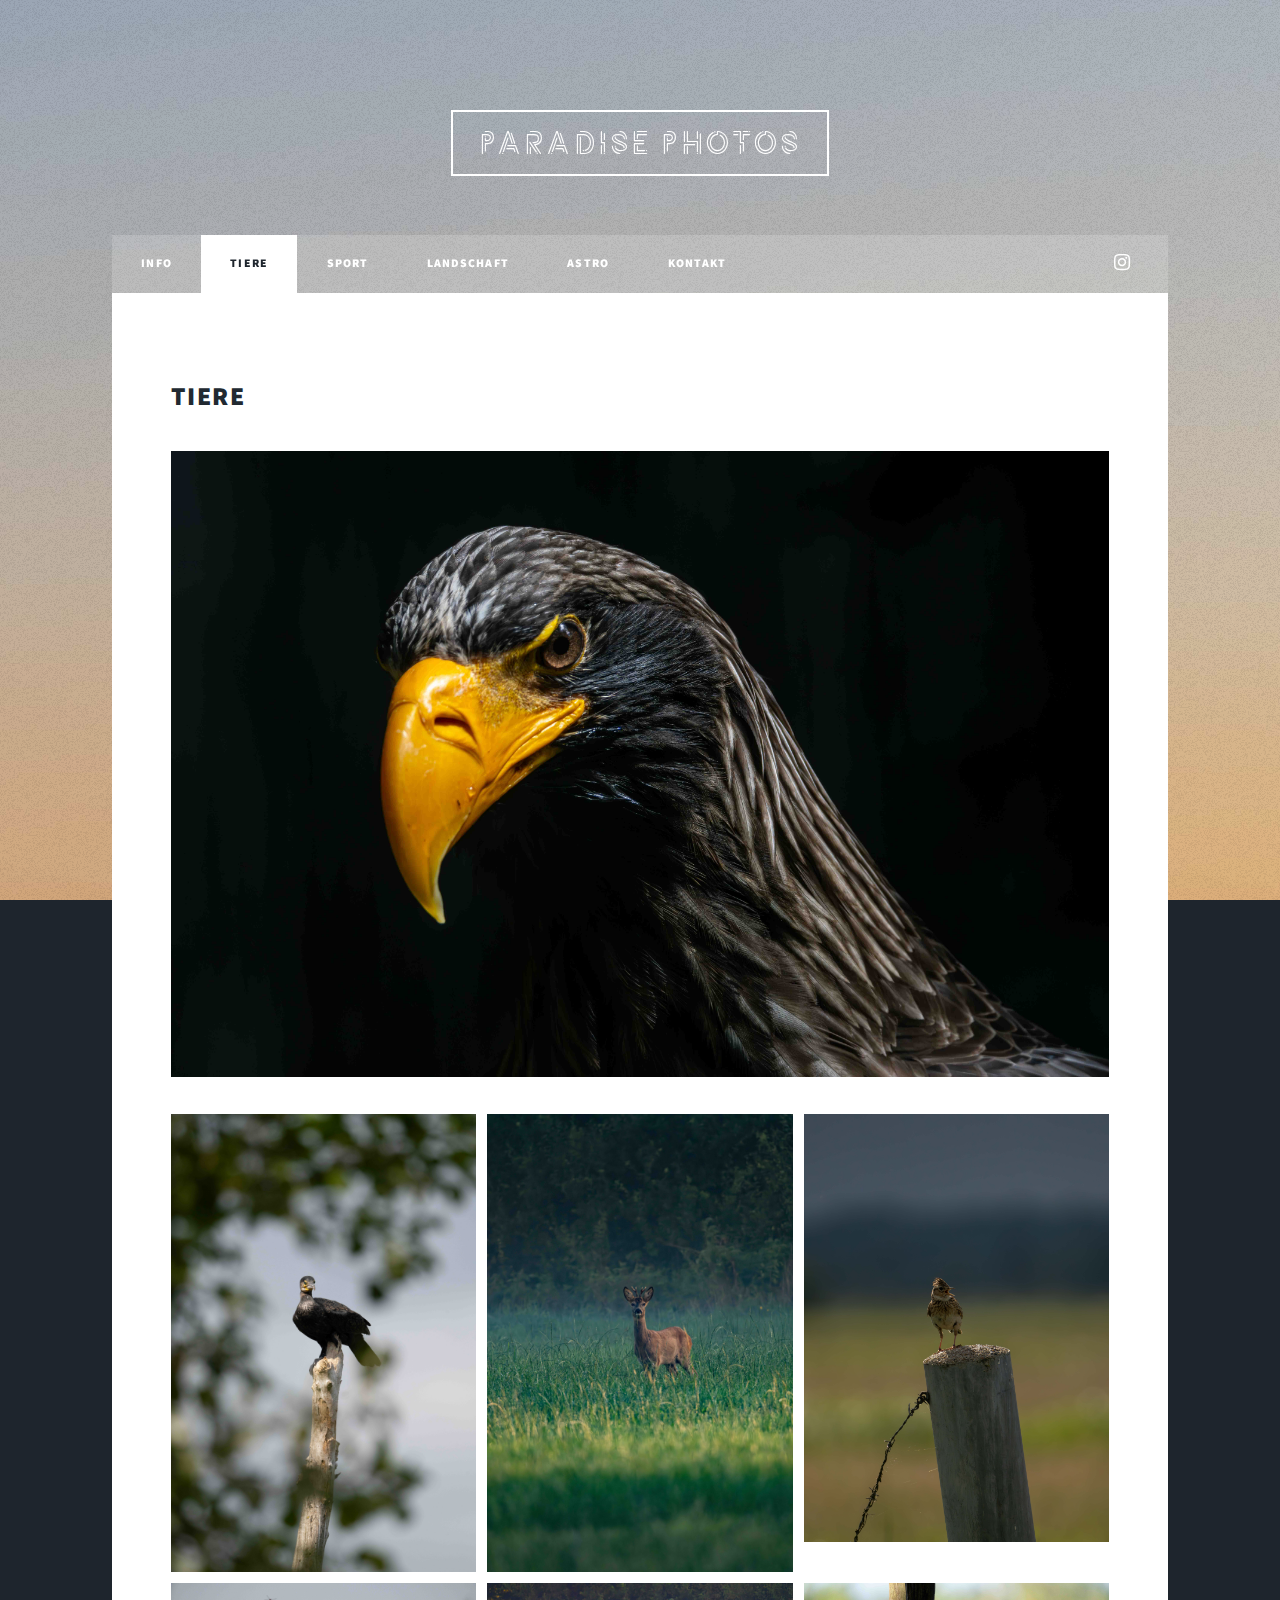
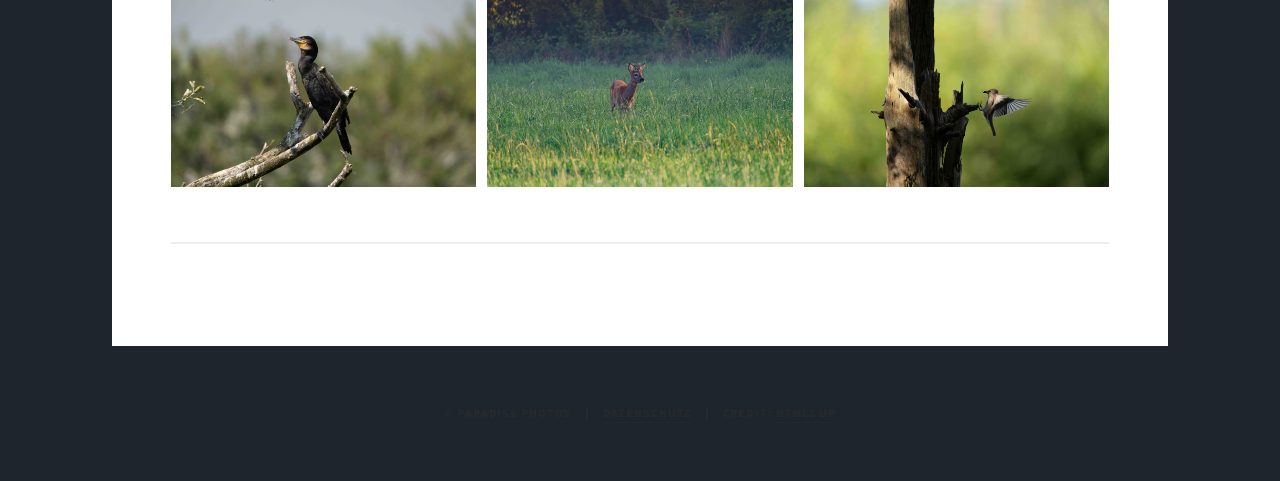
==== commit cd1c12f6: "x" ====
--- a/animal.html
+++ b/animal.html
@@ -43,9 +43,6 @@
 
 						<!-- Post -->
 							<section class="post">
-								<h2>Astro</h2>
-
-								<!-- <h3>astro</h3>  -->
 									<h2>Tiere</h2>
 
 									<!-- <h3>Vögel</h3> -->
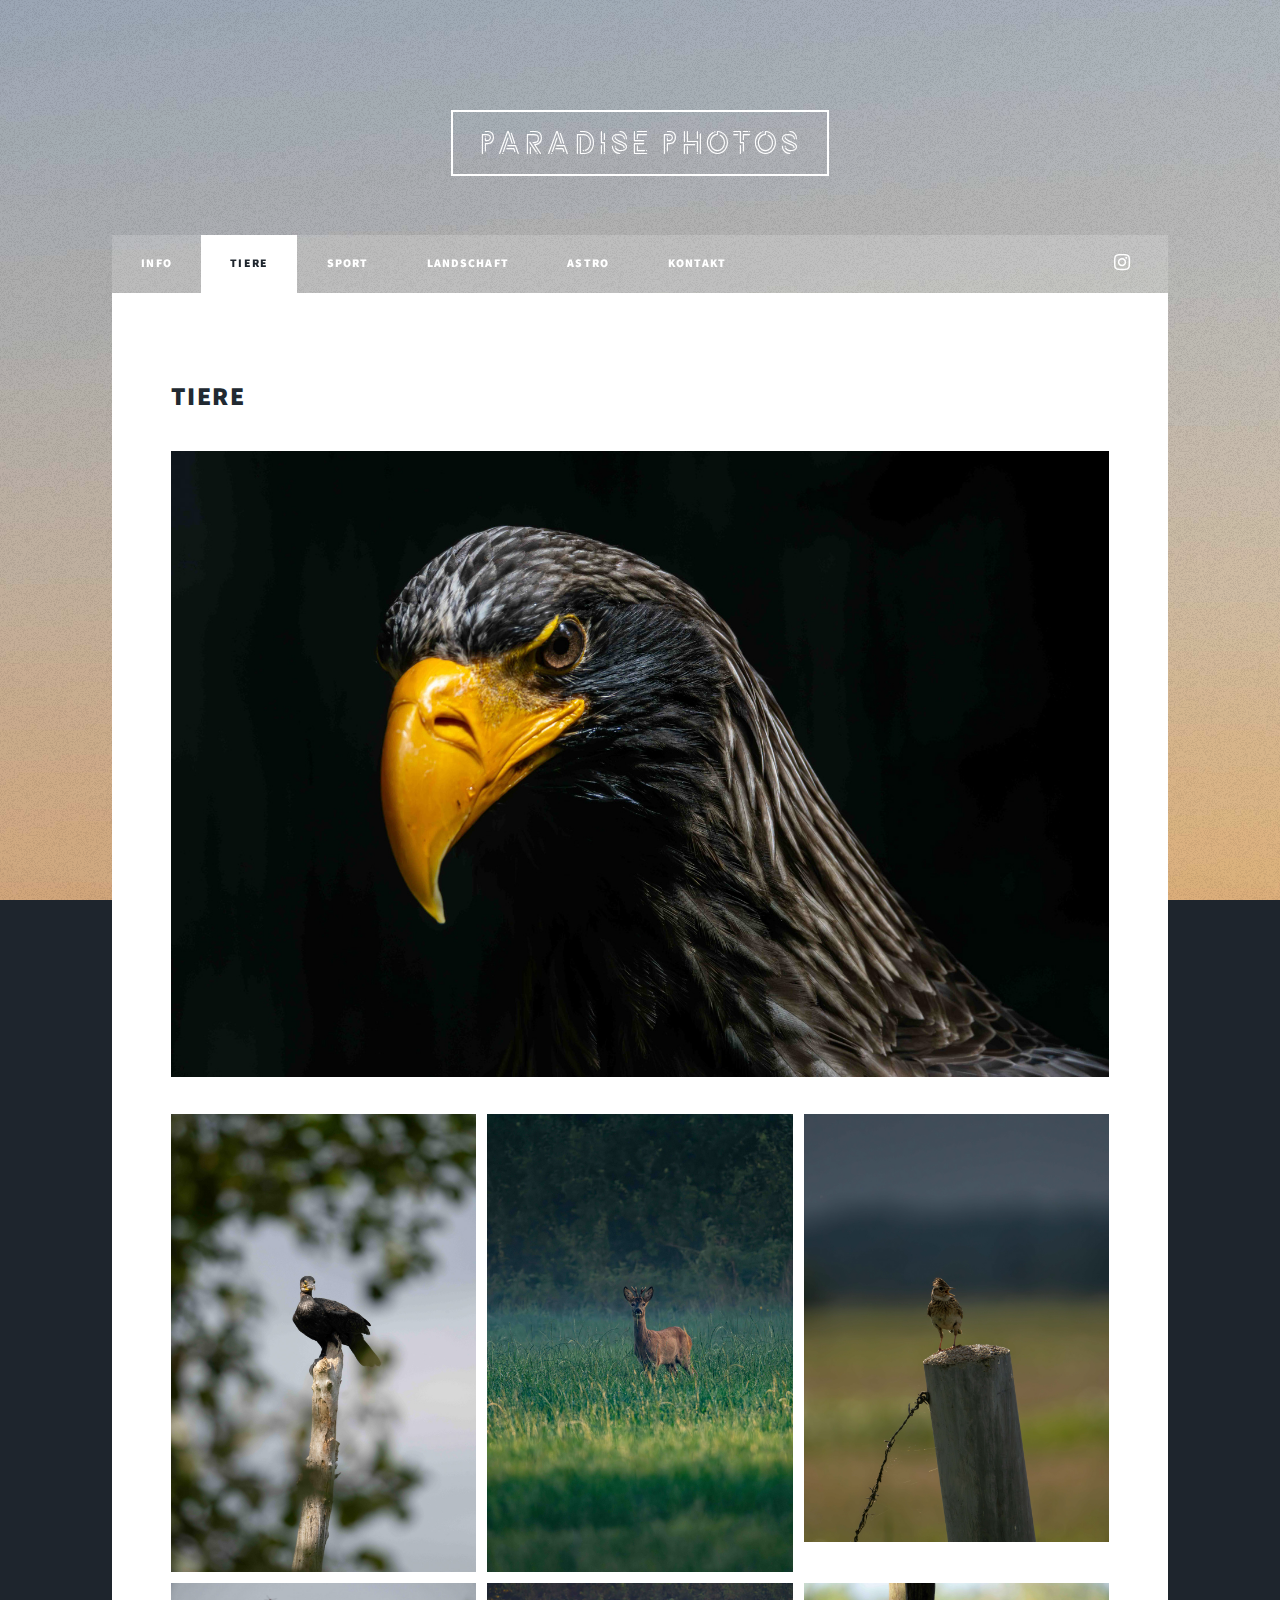
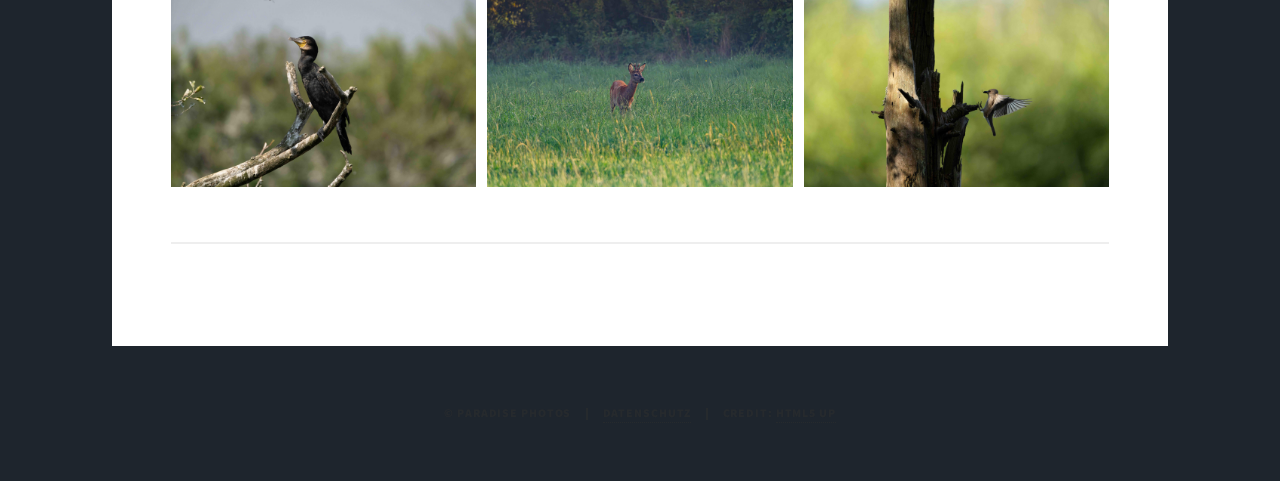
==== commit 96ced553: "x" ====
--- a/animal.html
+++ b/animal.html
@@ -46,20 +46,20 @@
 									<h2>Tiere</h2>
 
 									<!-- <h3>Vögel</h3> -->
-									<span class="image fit"><a target="_blank" href="images/portfolio/tiere/adler1.jpg"><img loading="lazy" src="images/portfolio/tiere/adler1.jpg" alt="adler1" /></a></span>
+									<span class="image fit"><a target="_blank" href="images/portfolio/tiere/adler1.jpg"><img loading="lazy" src="images/portfolio/lowres/tiere/lr-tiere-2.jpg" alt="adler1" /></a></span>
 									<div class="box alt">
 										<div class="row gtr-50 gtr-uniform">
-											<div class="col-4"><span class="image fit"><a target="_blank" href="images/portfolio/tiere/muritz-1.jpg"><img loading="lazy" src="images/portfolio/tiere/muritz-1.jpg" alt="muritz-1" /></a></span></div>
-											<div class="col-4"><span class="image fit"><a target="_blank" href="images/portfolio/tiere/Reh-2.jpg"><img loading="lazy" src="images/portfolio/tiere/Reh-2.jpg" alt="Reh-2" /></a></span></div>
-											<div class="col-4"><span class="image fit"><a target="_blank" href="images/portfolio/tiere/vogel-1.jpg"><img loading="lazy" src="images/portfolio/tiere/vogel-1.jpg" alt="vogel-1" /></a></div>
+											<div class="col-4"><span class="image fit"><a target="_blank" href="images/portfolio/tiere/muritz-1.jpg"><img loading="lazy" src="images/portfolio/lowres/tiere/lr-tiere-15.jpg" alt="muritz-1" /></a></span></div>
+											<div class="col-4"><span class="image fit"><a target="_blank" href="images/portfolio/tiere/Reh-2.jpg"><img loading="lazy" src="images/portfolio/lowres/tiere/lr-tiere-14.jpg" alt="Reh-2" /></a></span></div>
+											<div class="col-4"><span class="image fit"><a target="_blank" href="images/portfolio/tiere/vogel-1.jpg"><img loading="lazy" src="images/portfolio/lowres/tiere/lr-tiere-12.jpg" alt="vogel-1" /></a></div>
 											<!-- Break -->
-											<div class="col-4"><span class="image fit"><a target="_blank" href="images/portfolio/tiere/muritz-2.jpg"><img loading="lazy" src="images/portfolio/tiere/muritz-2.jpg" alt="muritz-2" /></a></div>
-											<div class="col-4"><span class="image fit"><a target="_blank" href="images/portfolio/tiere/Reh-1.jpg"><img loading="lazy" src="images/portfolio/tiere/Reh-1.jpg" alt="Reh-1" /></a></span></div>
-											<div class="col-4"><span class="image fit"><a target="_blank" href="images/portfolio/tiere/vogel-3.jpg"><img loading="lazy" src="images/portfolio/tiere/vogel-3.jpg" alt="vogel-3" /></a></span></div>
+											<div class="col-4"><span class="image fit"><a target="_blank" href="images/portfolio/tiere/muritz-2.jpg"><img loading="lazy" src="images/portfolio/lowres/tiere/lr-tiere-10.jpg" alt="muritz-2" /></a></div>
+											<div class="col-4"><span class="image fit"><a target="_blank" href="images/portfolio/tiere/Reh-1.jpg"><img loading="lazy" src="images/portfolio/lowres/tiere/lr-tiere-8.jpg" alt="Reh-1" /></a></span></div>
+											<div class="col-4"><span class="image fit"><a target="_blank" href="images/portfolio/tiere/vogel-3.jpg"><img loading="lazy" src="images/portfolio/lowres/tiere/lr-tiere-4.jpg" alt="vogel-3" /></a></span></div>
 											<!-- Break -->
-											<div class="col-4"><span class="image fit"><a target="_blank" href="images/portfolio/tiere/"><img loading="lazy" src="images/portfolio/tiere/" alt="" /></a></span></div>
-											<div class="col-4"><span class="image fit"><a target="_blank" href="images/portfolio/tiere/"><img loading="lazy" src="images/portfolio/tiere/" alt="" /></a></span></div>
-											<div class="col-4"><span class="image fit"><a target="_blank" href="images/portfolio/tiere/"><img loading="lazy" src="images/portfolio/tiere/" alt="" /></a></span></div>
+											<div class="col-4"><span class="image fit"><a target="_blank" href="images/portfolio/tiere/"><img loading="lazy" src="images/portfolio/lowres/" alt="" /></a></span></div>
+											<div class="col-4"><span class="image fit"><a target="_blank" href="images/portfolio/tiere/"><img loading="lazy" src="images/portfolio/lowres/" alt="" /></a></span></div>
+											<div class="col-4"><span class="image fit"><a target="_blank" href="images/portfolio/tiere/"><img loading="lazy" src="images/portfolio/lowres/" alt="" /></a></span></div>
 										</div>
 									</div>
 									<hr>
